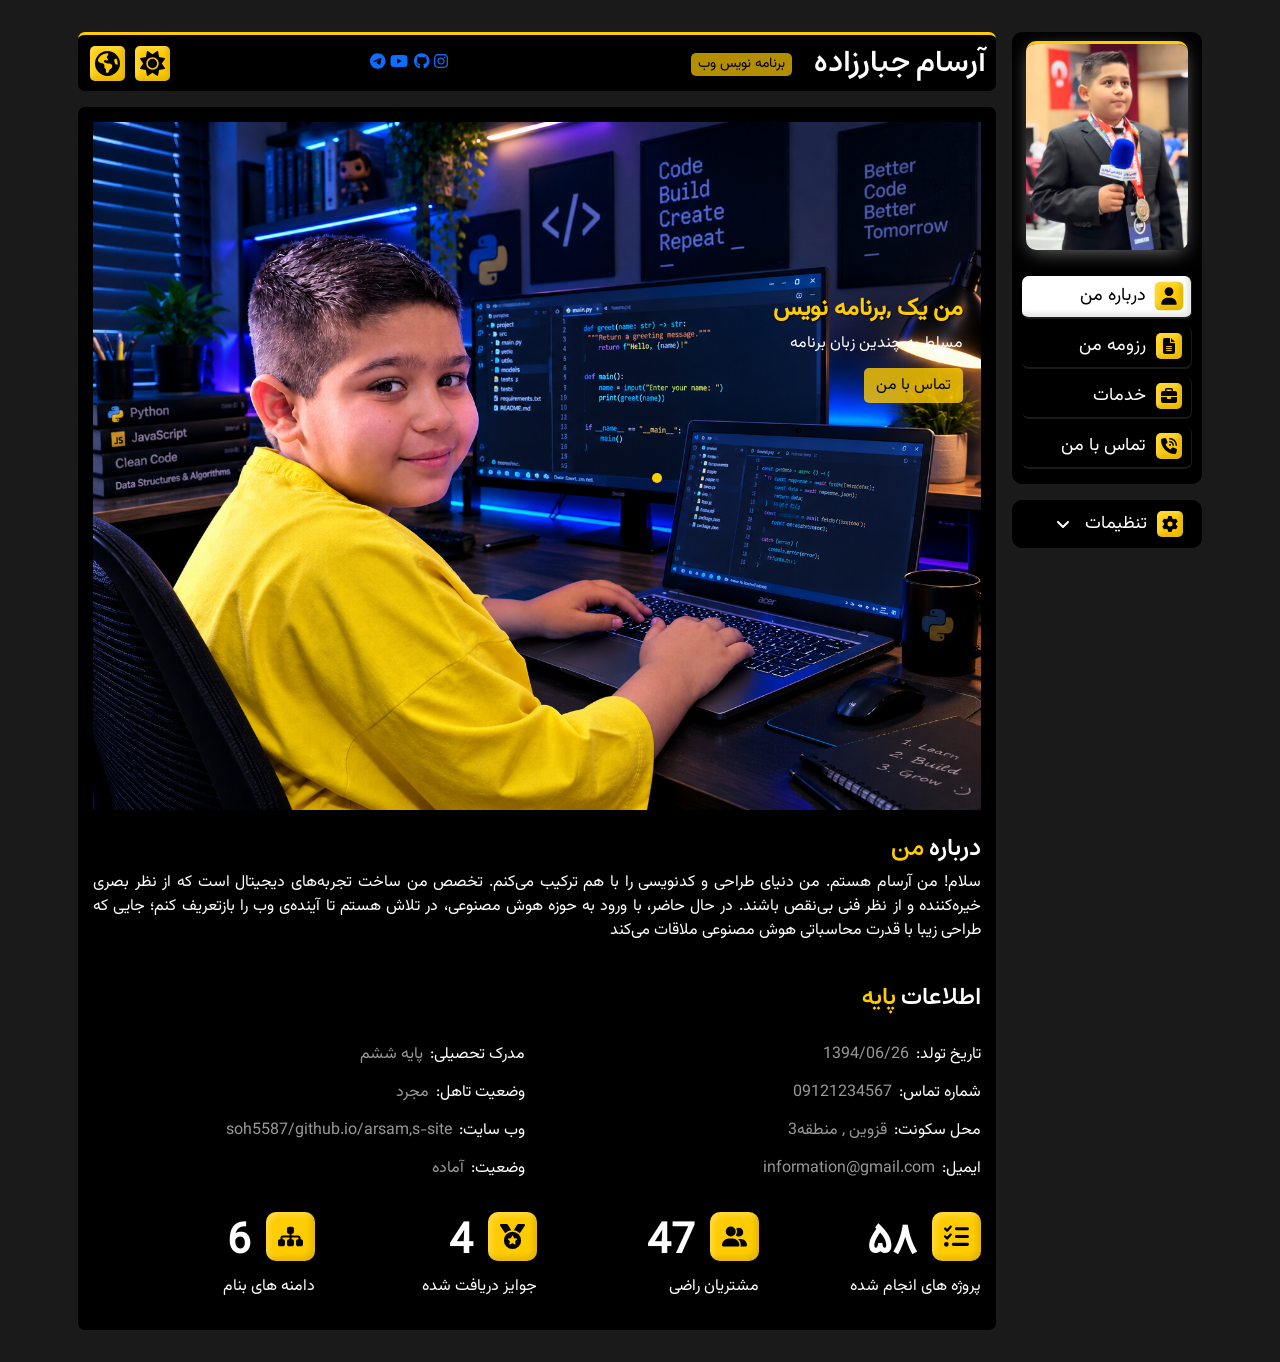
==== index.html @ 2c936415 "personal site" ====
<!DOCTYPE html>
<html lang="fa">

<head>

    <title>Arsam's Personal Website</title>
    <!--meta tag-->
    <meta charset="UTF-8">
    <meta http-equiv="X-UA-Compatible" content="IE=edge">
    <meta name="viewport" content="width=device-width, initial-scale=1.0">

    <!--style-->
    <link href="style.css" rel="stylesheet">
    <!--bootstrap css-->
    <link href="bootstrap-5.3.2/css/bootstrap.min.css" rel="stylesheet">
    <!--fontawesome css-->
    <link href="fontawesome/css/all.min.css" rel="stylesheet">
    <!--favicon-->
    <link href="photo/icon/favicon.png" rel="icon">
    <!--swiper css-->
    <link href="Swiperjs/swiper-bundle.min.css" rel="stylesheet">



</head>


<body dir="rtl">
    <section class="container mt-4 mb-4">
        <div class="row">

            <!----sidebar / سایدبار---->
            <div class="sidebar d-none d-md-block col-md-2 m-2 p-0">

                <!--img / عکس-->

                <!--navbar / نوار ناوبری-->
                <div class="navbar-div mb-3">
                    <div class="img-div mb-3">
                        <img src="photo/user.jpg" width="100%">
                    </div>

                    <ul>
                        <div class="d-flex div-menu active-menu" onclick="activePage('#about')">
                            <i class="fa fa-user"></i>
                            <li> درباره من </li>
                        </div>
                        <div class="d-flex div-menu" onclick="activePage('#resume')">
                            <i class="fa-solid fa-file-lines"></i>
                            <li> رزومه من </li>
                        </div>
                        <div class="d-flex div-menu" onclick="activePage('#service')">
                            <i class="fa-solid fa-briefcase"></i>
                            <li> خدمات </li>
                        </div>

                        <div class="d-flex first-child-li div-menu" onclick="activePage('#call')">
                            <i class="fa-solid fa-phone-volume"></i>
                            <li> تماس با من </li>
                        </div>

                    </ul>
                </div>

                <!----setting / تنظیمات---->
                <div class="setting-div">

                    <ul>

                        <div class="accordion accordion-flush" id="accordionFlushExample">
                            <div class="d-flex collapsed" type="button" data-bs-toggle="collapse"
                                data-bs-target="#flush-collapseOne">
                                <div>
                                    <i class="fa fa-gear"></i>
                                </div>
                                <li> تنظیمات </li>
                                <i class="fa-solid fa-angle-down down-up-d"></i>
                            </div>
                        </div>

                        <!--color / رنگ-->
                        <div id="flush-collapseOne" class="accordion-collapse collapse"
                            data-bs-parent="#accordionFlushExample">
                            <div class="d-flex accordion-body div-color">
                                <li>
                                    <p> رنگ های آماده </p>
                                    <button class="button-color-style orange" value="orange"> </button>
                                    <button class="button-color-style pink" value="pink"> </button>
                                    <button class="button-color-style purple" value="purple"> </button>
                                    <button class="button-color-style gold" value="gold"> </button>
                                    <button class="button-color-style brown" value="brown"> </button>
                                    <button class="button-color-style red" value="red"> </button>
                                    <button class="button-color-style blue" value="blue"> </button>
                                    <button class="button-color-style green" value="green"> </button>
                                </li>
                            </div>


                            <div class="d-flex accordion-body div-color">
                                <li>
                                    <p> تنظیم دستی رنگ </p>
                                    <div class="d-flex mt-2 div-custom-color">
                                        <p> رنگ اصلی </p>
                                        <input type="color" oninput="getColorCodeOne(this.value)"
                                            class="custom-color-one" id="custom-color-one-d">
                                    </div>
                                    <div class="d-flex mt-2 div-custom-color">
                                        <p> رنگ فرعی </p>
                                        <input type="color" oninput="getColorCodeTwo(this.value)"
                                            class="custom-color-two" id="custom-color-two-d">
                                    </div>
                                </li>
                            </div>

                            <!--font / فونت-->
                            <div class="accordion-body div-color">

                                <div class="dropdown">
                                    <button class="btn btn-secondary dropdown-toggle" type="button"
                                        data-bs-toggle="dropdown" aria-expanded="false">
                                        فونت عنوان
                                    </button>
                                    <ul class="dropdown-menu dropdown-menu-end">
                                        <li><button class="dropdown-item title" value="vazir"
                                                style="font-family: Vazir !important;">
                                                وزیر </button></li>
                                        <li><button class="dropdown-item title" value="Estedad"
                                                style="font-family: Estedad !important;">
                                                استعداد </button></li>
                                        <li><button class="dropdown-item title" value="IranSans"
                                                style="font-family: IranSans !important;"> ایران سنس </button></li>
                                        <li><button class="dropdown-item title" value="Lalezar"
                                                style="font-family: Lalezar !important;">
                                                لاله زار </button></li>
                                        <li><button class="dropdown-item title" value="titr"
                                                style="font-family: titr !important;">
                                                تیتر </button></li>
                                        <li><button class="dropdown-item title" value="yekan"
                                                style="font-family: Yekan !important;">
                                                یکان </button></li>
                                        <li><button class="dropdown-item title" value="Shabnam"
                                                style="font-family: Shabnam !important;"> شبنم </button></li>
                                        <li><button class="dropdown-item title" value="Sahel"
                                                style="font-family: Sahel !important;">
                                                ساحل </button></li>
                                        <li><button class="dropdown-item title" value="Tanha"
                                                style="font-family: Tanha !important;">
                                                تنها </button></li>
                                        <li><button class="dropdown-item title" value="Samim"
                                                style="font-family: Samim !important;">
                                                صمیم </button></li>
                                        <li><button class="dropdown-item title" value="Rezvan"
                                                style="font-family: Rezvan !important;">
                                                رضوان </button></li>
                                    
                                    </ul>

                                    <button class="btn btn-secondary dropdown-toggle" type="button"
                                        data-bs-toggle="dropdown" aria-expanded="false">
                                        فونت متن
                                    </button>
                                    <ul class="dropdown-menu dropdown-menu-end">
                                        <li><button class="dropdown-item text" value="vazir"
                                                style="font-family: Vazir !important;">
                                                وزیر </button></li>
                                        <li><button class="dropdown-item text" value="Estedad"
                                                style="font-family: Estedad !important;">
                                                استعداد  </button></li>
                                        <li><button class="dropdown-item text" value="IranSans"
                                                style="font-family: IranSans !important;"> ایران سنس </button></li>
                                        <li><button class="dropdown-item text" value="Lalezar"
                                                style="font-family: Lalezar !important;">
                                                لاله زار </button></li>
                                        <li><button class="dropdown-item text" value="titr"
                                                style="font-family: titr !important;">
                                                تیتر </button></li>
                                        <li><button class="dropdown-item text" value="yekan"
                                                style="font-family: Yekan !important;">
                                                یکان </button></li>
                                        <li><button class="dropdown-item text" value="Shabnam"
                                                style="font-family: Shabnam !important;"> شبنم </button></li>
                                        <li><button class="dropdown-item text" value="Sahel"
                                                style="font-family: Sahel !important;">
                                                ساحل </button></li>
                                        <li><button class="dropdown-item text" value="Tanha"
                                                style="font-family: Tanha !important;">
                                                تنها </button></li>
                                        <li><button class="dropdown-item text" value="Samim"
                                                style="font-family: Samim !important;">
                                                صمیم </button></li>
                                        <li><button class="dropdown-item text" value="Rezvan"
                                                style="font-family: Rezvan !important;">
                                                رضوان </button></li>
                                                          

                                    </ul>
                                </div>

                            </div>

                            <div class="accordion-body div-color" style="border-bottom:none;">
                                <button class="reset-settings"> بازنشانی تنظیمات </button>
                            </div>
                        </div>
                    </ul>
                </div>
            </div>



            <!--page / صفحه -->
            <div class="page col m-2">


                <!--header / سربرگ-->
                <div class="header mb-3">
                    <div class="row">

                        <div class="col-12 col-lg-7 mb-3 mb-lg-0 name">
                            <div class="row">
                                <div class="col-8 w-auto">
                                    <h1>آرسام جبارزاده</h1>
                                </div>
                                <div class="col-4 w-auto mt-2 p-0">
                                    <span class="job"> برنامه نویس وب </span>
                                </div>
                            </div>
                        </div>
                        <div class="col-12 col-lg-5 network">
                            <div class="row">
                                <div class="col-7">
<a href="#"><i class="fa-brands fa-instagram"></i></a>
<a href="#"><i class="fa-brands fa-github"></i></a>
<a href="#"><i class="fa-brands fa-youtube"></i></a>
<a href="#"><i class="fa-brands fa-telegram"></i></a>

                                </div>
                                <div class="col-5 div-resume-link Rtl-Ltr">
                                    <div class="p-1 div-night">
                                        <i class="fa-solid fa-sun"></i>
                                    </div>

                                    <div class="p-1 language">
                                        <a href="index-EN.html"> <i class="fa-solid fa-earth-americas RTL-E"></i> </a>
                                    </div>
                                </div>

                            </div>
                        </div>

                    </div>
                </div>


                <!--about me / درباره من-->
                <div class="about-me page-child active" id="about">

                    <div class="row row-background-image">
                        <div class="col-12 div-background-image">
                            <img src="photo/bg-image.png" alt="#">

                            <div class="div-about-me mt-4 mt-md-0">
                                <h2> <span id="fixed-word"> </span> <span id="typing-text"> </span> </h2>
                                <p id="typing-text-p"> مسلط به چندین زبان برنامه نویسی، و طراحی سایت و درحال یاد گیری هوش مصنوعی هستم.
                                    
                                </p>

                                <a href="tel:099355555" class="call-me"> تماس با من </a>
                            </div>
                        </div>
                    </div>

                    <div class="row ">

                        <div class="col-12 mt-4 mt-md-0">

                            <div class="row mt-4">
                                <div class="about">
                                    <h2> درباره <b> من </b> </h2>
                                    <p> 
                                        سلام! من آرسام هستم.
من دنیای طراحی و کدنویسی را با هم ترکیب می‌کنم. تخصص من ساخت تجربه‌های دیجیتال است که از نظر بصری خیره‌کننده و از نظر فنی بی‌نقص باشند. در حال حاضر، با ورود به حوزه هوش مصنوعی، در تلاش هستم تا آینده‌ی وب را بازتعریف کنم؛ جایی که طراحی زیبا با قدرت محاسباتی هوش مصنوعی ملاقات می‌کند
                                    </p>
                                </div>

                                <div class="title-pages mb-3">
                                    <h2 class="mt-4"> اطلاعات <b> پایه </b> </h2>
                                </div>

                                <div class="col-12 col-md-6 about">
                                    <ul>
                                        <li>
                                            تاریخ تولد: <span> 1394/06/26 </span>
                                        </li>
                                        <li>
                                            شماره تماس: <span> 09121234567 </span>
                                        </li>
                                        <li>
                                            محل سکونت: <span> قزوین , منطقه3</span>
                                        </li>
                                        <li>
                                            ایمیل: <span> information@gmail.com </span>
                                        </li>
                                    </ul>
                                </div>

                                <div class="col-12 col-md-6 about">
                                    <ul>
                                        <li>
                                            مدرک تحصیلی: <span> پایه ششم</span>
                                        </li>
                                        <li>
                                            وضعیت تاهل: <span> مجرد </span>
                                        </li>
                                        <li>
                                            وب سایت: <span> soh5587/github.io/arsam,s-site </span>
                                        </li>
                                        <li>
                                            وضعیت: <span> آماده </span>
                                        </li>
                                    </ul>
                                </div>

                                <div class="row mt-4">

                                    <div class="col-6 col-md about-number">
                                        <div class="d-flex div-about-number">
                                            <div>
                                                <i class="fa-solid fa-list-check"></i>
                                            </div>
                                            <div>
                                                <span class="counter"> ۵۸ </span>
                                            </div>
                                        </div>
                                        <p> پروژه های انجام شده </p>
                                    </div>

                                    <div class="col-6 col-md about-number">
                                        <div class="d-flex div-about-number">
                                            <div>
                                                </i><i class="fa-solid fa-user-group"></i>
                                            </div>
                                            <div>
                                                <span class="counter"> 47 </span>
                                            </div>
                                        </div>
                                        <p> مشتریان راضی </p>
                                    </div>

                                    <div class="col-6 col-md about-number">
                                        <div class="d-flex div-about-number">
                                            <div>
                                                <i class="fa-solid fa-medal"></i>
                                            </div>
                                            <div>
                                                <span class="counter"> 4 </span>
                                            </div>
                                        </div>
                                        <p> جوایز دریافت شده </p>
                                    </div>

                                    <div class="col-6 col-md about-number">
                                        <div class="d-flex div-about-number">
                                            <div>
                                                <i class="fa-solid fa-sitemap"></i>
                                            </div>
                                            <div>
                                                <span class="counter"> 6 </span>
                                            </div>
                                        </div>
                                        <p> دامنه های بنام </p>
                                    </div>

                                </div>
                            </div>
                        </div>
                    </div>
                </div>


                <!--my resume / رزومه من-->
                <div class="my-resume page-child" id="resume">

                    <div class="row">

                        <div class="col-12 col-md-6">
                            <h2> سوابق <b>تحصیلی</b> </h2>

                            <div class="div-resume mt-3">
                                <h1>درباره مسیر یادگیری من</h1>
                                <span> 1405 - 1406 </span>
                                <p> 
من در کنار تحصیلات رسمی در مقطع ابتدایی، تمرکز اصلی خود را بر یادگیری عمیق مفاهیم برنامه‌نویسی و علوم مهندسی قرار داده‌ام تا بتوانم در کنار دانش‌آموز بودن، پروژه‌های بین‌المللی را در سطح جهانی پیش ببرم.
                                 </p>
                            </div>
                            <div class="div-resume mt-3">
                                <h3> مدرک برنامه نویسی </h3>
                                <span> 1404 - ∞ </span>
                                <p> 
                                    مسیر حرفه‌ای من در دنیای برنامه‌نویسی از سال ۱۴۰۴ آغاز شد. با نگاهی به آینده، هدف من ارتقای مستمر مهارت‌ها و همراهی با تحولات تکنولوژی در طول مسیر زندگی حرفه‌ای‌ام است.
                                 </p>
                            </div>
                            <div class="div-resume mt-3">
                                <h3> مدرک افتخاری </h3>
                                <span> 1404 - 1406 </span>
                                <p>
                            🥇 مدال طلای اختراع | مسابقات بین‌المللی اختراعات و نوآوری (IFIA)، ژنو، سوئیس

🥇 مدال طلای مسابقات وب | مسابقات Web Inovus، ایالات متحده آمریکا

🥈 مدال نقره‌ای مسابقات ایده‌پردازی | مسابقات One Idea One World، ترکیه
                                </p>
                            </div>

                        </div>

                        <div class="col-12 col-md-6 mt-3 mt-md-0">
                            <h2> سوابق <b>شغلی</b> </h2>

                            <div class="div-resume mt-3">
                                <h3> برنامه نویسی </h3>
                                <span> 1404 - ∞ </span>
                                <p>
                                   برنامه‌نویس فریلنسر: انجام پروژه‌های طراحی وب‌سایت برای مشتریان مستقل با تمرکز بر کیفیت و کارایی.
                                </p>
                            </div>
                            <div class="div-resume mt-3">
                                <h3> فتوشاپ </h3>
                                <span> 1404 - ∞ </span>
                                <p>
                                    من با اصول طراحی گرافیکی و کار با Adobe Photoshop آشنایی دارم و از این ابزار برای بهبود جلوه بصری پروژه‌های وب و طراحی المان‌های گرافیکی استفاده می‌کنم
                                </p>
                            </div>
                            <div class="div-resume mt-3">
                                <h3> سئو</h3>
                                <span> 1405 - ∞ </span>
                                <p>
                                    در کنار فعالیت در حوزه‌ی برنامه‌نویسی، در حال حاضر مشغول گذراندن دوره‌های تخصصی سئو هستم. هدف من این است که از ابتدا، وب‌سایت‌هایی را طراحی و پیاده‌سازی کنم که نه تنها از نظر فنی بی‌نقص باشند، بلکه به راحتی در گوگل دیده شوند.
                                </p>
                            </div>

                        </div>
                    </div>


                    <div class="row mt-5">

                        <div class="col-12 col-md-6 Skill">
                            <h2> مهارت های <b>طراحی</b> </h2>

                            <h6 class="mt-3"> طراحی سایت </h6>
                            <span class="Rtl-Ltr"> 90% </span>
                            <div class="div-meter">
                                <div style="width: 90%;"> </div>
                            </div>

                            <h6 class="mt-3"> فتوشاپ</h6>
                            <span class="Rtl-Ltr"> 95% </span>
                            <div class="div-meter">
                                <div style="width: 95%;"> </div>
                            </div>

                            <h6 class="mt-3"> ui framework</h6>
                            <span class="Rtl-Ltr"> 90% </span>
                            <div class="div-meter">
                                <div style="width: 90%;"> </div>
                            </div>

                        </div>

                        <div class="col-12 col-md-6 Skill mt-5 mt-md-0">
                            <h2> مهارت های <b>برنامه نویسی</b> </h2>

                            <h6 class="mt-3"> HTML - CSS </h6>
                            <span class="Rtl-Ltr"> 90% </span>
                            <div class="div-meter">
                                <div style="width: 90%;"> </div>
                            </div>

                            <h6 class="mt-3"> javaScript </h6>
                            <span class="Rtl-Ltr"> 95% </span>
                            <div class="div-meter">
                                <div style="width: 95%;"> </div>
                            </div>

                            <h6 class="mt-3"> PHP </h6>
                            <span class="Rtl-Ltr"> ۸۵% </span>
                            <div class="div-meter">
                                <div style="width: 85%;"> </div>
                            </div>
                        </div>

                    </div>
                </div>


                <!--service / خدمات-->
                <div class="service page-child" id="service">

                    <div class="row">

                        <h2> خدمات <b>من</b> </h2>
                        <div class="col-12 col-md-6">

                            <div class="div-service mt-3">
                                <div class="row">
                                    <div class="col-3 text-center">
                                        <img src="photo/icon/icon-1.png" class="mw-100">
                                    </div>
                                    <div class="col-9 p-0">
                                        <h3> برنامه نویسی </h3>
                                        <p> توسعه نرم‌افزار و برنامه‌های کاربردی با استفاده از آخرین تکنولوژی‌ها، با تمرکز بر سرعت بالا، امنیت سیستم و کدنویسی استاندارد و قابل توسعه </p>
                                    </div>
                                </div>
                            </div>

                            <div class="div-service mt-3">
                                <div class="row">
                                    <div class="col-3 text-center">
                                        <img src="photo/icon/icon-3.png" class="mw-100">
                                    </div>
                                    <div class="col-9 p-0">
                                        <h3> طراحی سایت </h3>
                                        <p> خلق وب‌سایت‌های مدرن و واکنش‌گرا (Responsive) که در تمامی دستگاه‌ها (موبایل، تبلت و دسکتاپ) به بهترین شکل نمایش داده می‌شوند و تجربه کاربری بی‌نظیری را خلق می‌کنند </p>
                                    </div>
                                </div>
                            </div>

                        </div>

                        <div class="col-12 col-md-6">

                            <div class="div-service mt-3">
                                <div class="row">
                                    <div class="col-3 text-center">
                                        <img src="photo/icon/icon-4.png" class="mw-100">
                                    </div>
                                    <div class="col-9 p-0">
                                        <h3> طراحی گرافیک </h3>
                                        <p>طراحی گرافیکی و ویرایش تصاویر با دقت بالا؛ از ساخت المان‌های بصری برای وب‌سایت گرفته تا آماده‌سازی تصاویر تبلیغاتی با کیفیت عالی </p>
                                    </div>
                                </div>
                            </div>

                            <div class="div-service mt-3">
                                <div class="row">
                                    <div class="col-3 text-center">
                                        <img src="photo/icon/icon-2.png" class="mw-100">
                                    </div>
                                    <div class="col-9 p-0">
                                        <h3> ui/ux </h3>
                                        <p>طراحی مسیر حرکت کاربر در سایت (UX) و خلق رابط‌های کاربری جذاب (UI)؛ هدف من این است که کاربر با لذت و به راحتی‌ترین شکل ممکن به هدف خود در سایت شما برسد.</p>
                                    </div>
                                </div>
                            </div>

                        </div>

                    </div>




                    <div class="row mt-5">
                        <h2> دیدگاه <b>مشتریان</b> </h2>
                        <div class="col-12 col-md-6 mt-5">

                            <div class="div-opinion mt-3">
                                <div class="div-suer-photo">
                                    <img src="photo/users/user-1.jpg">
                                    <span> محمد آزادی </span>
                                </div>
                                <p> چیزی که مرا در همکاری با ایشان شگفت‌زده کرد، تعهد و نظم کاری‌شان در کنار دانش به‌روز بود </p>
                            </div>

                        </div>

                        <div class="col-12 col-md-6 mt-5">

                            <div class="div-opinion mt-3">
                                <div class="div-suer-photo">
                                    <img src="photo/users/user-2.jpg">
                                    <span> امیرحسین صادقی </span>
                                </div>
                                <p> در پروژه وب‌سایت‌مان با چالش‌های فنی پیچیده‌ای مواجه بودیم که توسعه‌دهندگان قبلی نتوانسته بودند حل کنند. ایشان با رویکرد علمی و نگاه فنی خود، نه تنها مشکلات را برطرف کردند، بلکه ساختار سایت را برای سئو و سرعت بهتر نیز بهینه‌سازی کردند </p>
                            </div>

                        </div>
                    </div>
                    <div class="row mt-1">
                        <div class="col-12 col-md-6 mt-5">

                            <div class="div-opinion mt-3">
                                <div class="div-suer-photo">
                                    <img src="photo/users/user-3.jpg">
                                    <span> رضا رشیدی </span>
                                </div>
                                <p> تجربه همکاری با ایشان فراتر از حد انتظار بود. درک عمیق ایشان از اصول UI/UX و توانایی‌شان در ترکیب آن با طراحی‌های بصری در فتوشاپ، باعث شد وب‌سایت ما ظاهری مدرن و کاملاً متفاوت داشته باشد. خلاقیت ایشان در ارائه راهکارهای بصری واقعاً تحسین‌برانگیز است.» </p>
                            </div>

                        </div>

                        <div class="col-12 col-md-6 mt-5">

                            <div class="div-opinion mt-3">
                                <div class="div-suer-photo">
                                    <img src="photo/users/user-4.jpg">
                                    <span> سعید نقیبی </span>
                                </div>
                                <p> کار کردن با یک متخصصِ دقیق و مسئولیت‌پذیر، آرامش خاطر بزرگی برای ما بود </p>
                            </div>

                        </div>
                    </div>
                </div>


                <!--project / نمونه کارها-->
                <div class="project page-child" id="project">

                    <h2> نمونه <b>کارها</b> </h2>
                    <p> ما در اینجا به برسی چندین تا از نمونه کار های بنده می پردازیم ... </p>
                    <div class="row mt-4 mw-100 m-auto">

                        <div class="col-12 col-md project-div m-auto mb-3 m-md-2" data-bs-toggle="modal"
                            data-bs-target="#exampleModal-programmer">
                            <img src="photo/progect/programmer/programmer-1.jpg" class="mw-100" alt="project">
                            <div></div>
                            <span> برنامه نویسی </span>
                            <p> نام پروژه : ... </p>
                        </div>
                        <div class="col-12 col-md project-div m-auto mb-3 m-md-2" data-bs-toggle="modal"
                            data-bs-target="#exampleModal-programmer">
                            <img src="photo/progect/programmer/programmer-1.jpg" class="mw-100" alt="project">
                            <div></div>
                            <span> برنامه نویسی </span>
                            <p> نام پروژه : ... </p>
                        </div>
                        <div class="col-12 col-md project-div m-auto mb-3 m-md-2" data-bs-toggle="modal"
                            data-bs-target="#exampleModal-programmer">
                            <img src="photo/progect/programmer/programmer-1.jpg" class="mw-100" alt="project">
                            <div></div>
                            <span> برنامه نویسی </span>
                            <p> نام پروژه : ... </p>
                        </div>

                    </div>

                    <div class="row mw-100 m-auto">

                        <div class="col-12 col-md project-div m-auto mb-3 m-md-2" data-bs-toggle="modal"
                            data-bs-target="#exampleModal-site">
                            <img src="photo/progect/design website/design-website.jpg" class="mw-100" alt="project">
                            <div></div>
                            <span> طراحی سایت </span>
                            <p> نام پروژه : ... </p>
                        </div>
                        <div class="col-12 col-md project-div m-auto mb-3 m-md-2" data-bs-toggle="modal"
                            data-bs-target="#exampleModal-site">
                            <img src="photo/progect/design website/design-website.jpg" class="mw-100" alt="project">
                            <div></div>
                            <span> طراحی سایت </span>
                            <p> نام پروژه : ... </p>
                        </div>
                        <div class="col-12 col-md project-div m-auto mb-3 m-md-2" data-bs-toggle="modal"
                            data-bs-target="#exampleModal-site">
                            <img src="photo/progect/design website/design-website.jpg" class="mw-100" alt="project">
                            <div></div>
                            <span> طراحی سایت </span>
                            <p> نام پروژه : ... </p>
                        </div>

                    </div>

                    <div class="row mw-100 m-auto">

                        <div class="col-12 col-md project-div m-auto mb-3 m-md-2" data-bs-toggle="modal"
                            data-bs-target="#exampleModal-graphic">
                            <img src="photo/progect/graphic/graphic.jpg" class="mw-100" alt="project">
                            <div></div>
                            <span> طراحی گرافیک </span>
                            <p> نام پروژه : ... </p>
                        </div>
                        <div class="col-12 col-md project-div m-auto mb-3 m-md-2" data-bs-toggle="modal"
                            data-bs-target="#exampleModal-graphic">
                            <img src="photo/progect/graphic/graphic.jpg" class="mw-100" alt="project">
                            <div></div>
                            <span> طراحی گرافیک </span>
                            <p> نام پروژه : ... </p>
                        </div>
                        <div class="col-12 col-md project-div m-auto mb-3 m-md-2" data-bs-toggle="modal"
                            data-bs-target="#exampleModal-graphic">
                            <img src="photo/progect/graphic/graphic.jpg" class="mw-100" alt="project">
                            <div></div>
                            <span> طراحی گرافیک </span>
                            <p> نام پروژه : ... </p>
                        </div>

                    </div>

                    <!-- Modal-programmer -->
                    <div class="modal fade" id="exampleModal-programmer" tabindex="-1"
                        aria-labelledby="exampleModalLabel" aria-hidden="true">
                        <div class="modal-dialog modal-dialog-centered modal-xl">
                            <div class="modal-content">
                                <div class="modal-header">
                                    <h1 class="modal-title fs-5" id="exampleModalLabel">نام پروژه : ...</h1>
                                    <button type="button" class="btn-close m-0" data-bs-dismiss="modal"
                                        aria-label="Close"></button>
                                </div>

                                <div class="modal-body">
                                    <div class="row">
                                        <div class="col-12 col-md-5">

                                            <div style="--swiper-navigation-color: #fff; --swiper-pagination-color: #fff"
                                                class="swiper mySwiper2-project">
                                                <div class="swiper-wrapper">
                                                    <div class="swiper-slide">
                                                        <img src="photo/progect/programmer/programmer-1.jpg" />
                                                    </div>
                                                    <div class="swiper-slide">
                                                        <img src="photo/progect/programmer/programmer-1.jpg" />
                                                    </div>
                                                    <div class="swiper-slide">
                                                        <img src="photo/progect/programmer/programmer-1.jpg" />
                                                    </div>
                                                    <div class="swiper-slide">
                                                        <img src="photo/progect/programmer/programmer-1.jpg" />
                                                    </div>
                                                </div>
                                                <div class="swiper-button-next"></div>
                                                <div class="swiper-button-prev"></div>
                                            </div>
                                            <div thumbsSlider="" class="swiper mySwiper-project">
                                                <div class="swiper-wrapper mt-2">
                                                    <div class="swiper-slide">
                                                        <img src="photo/progect/programmer/programmer-1.jpg" />
                                                    </div>
                                                    <div class="swiper-slide">
                                                        <img src="photo/progect/programmer/programmer-1.jpg" />
                                                    </div>
                                                    <div class="swiper-slide">
                                                        <img src="photo/progect/programmer/programmer-1.jpg" />
                                                    </div>
                                                    <div class="swiper-slide">
                                                        <img src="photo/progect/programmer/programmer-1.jpg" />
                                                    </div>
                                                </div>
                                            </div>

                                        </div>
                                        <div class="col-12 col-lg-7">
                                            <h3 class="mt-3 mt-md-0"> توضیحات <b>پروژه</b> </h3>
                                            <ul>
                                                <li class="mt-4"> نام نویسنده: <span> محمد رحمانی </span> </li>
                                                <li class="mt-3"> تاریخ شروع پروژه: <span> ۱۴۰۲/۴/۲۸ </span> </li>
                                                <li class="mt-3"> تاریخ اتمام پروژه: <span> ۱۴۰۲/۵/۲۸ </span> </li>
                                                <li class="mt-3"> لینک پروژه: <span> <a href="#"> www.site.com </a>
                                                    </span> </li>
                                                <li class="mt-3"> توضیحات تکمیلی: <span> لورم ایپسوم متن ساختگی با تولید
                                                        سادگی نامفهوم از صنعت چاپ و با استفاده از طراحان گرافیک است.
                                                        چاپگرها و متون بلکه روزنامه و مجله در ستون و سطرآنچنان که لازم
                                                        است و برای شرایط فعلی تکنولوژی مورد نیاز و کاربردهای متنوع با
                                                        هدف بهبود ابزارهای کاربردی می باشد. کتابهای زیادی در شصت و سه
                                                        درصد گذشته، حال و آینده شناخت فراوان جامعه و متخصصان را می طلبد
                                                        تا با نرم افزارها شناخت بیشتری را برای طراحان رایانه ای علی
                                                        الخصوص طراحان خلاقی و فرهنگ پیشرو در زبان فارسی ایجاد کرد.
                                                        <br>
                                                        لورم ایپسوم متن ساختگی با تولید
                                                        سادگی نامفهوم از صنعت چاپ و با استفاده از طراحان گرافیک است.
                                                        چاپگرها و متون بلکه روزنامه و مجله در ستون و سطرآنچنان که لازم
                                                        است و برای شرایط فعلی تکنولوژی مورد نیاز و کاربردهای متنوع با
                                                        هدف بهبود ابزارهای کاربردی می باشد. </span> </li>
                                                <button class="mt-5"> تماس با ما </button>
                                            </ul>
                                        </div>
                                    </div>
                                </div>

                                <div class="modal-footer">
                                    <button type="button" class="btn btn-secondary"
                                        data-bs-dismiss="modal">بستن</button>
                                    <a href="#"><button type="button">اشتراک گذاری</button></a>
                                </div>
                            </div>
                        </div>
                    </div>

                    <!-- Modal-site -->
                    <div class="modal fade" id="exampleModal-site" tabindex="-1" aria-labelledby="exampleModalLabel"
                        aria-hidden="true">
                        <div class="modal-dialog modal-dialog-centered modal-xl">
                            <div class="modal-content">
                                <div class="modal-header">
                                    <h1 class="modal-title fs-5" id="exampleModalLabel">نام پروژه : ...</h1>
                                    <button type="button" class="btn-close m-0" data-bs-dismiss="modal"
                                        aria-label="Close"></button>
                                </div>

                                <div class="modal-body">
                                    <div class="row">
                                        <div class="col-12 col-md-5">

                                            <div style="--swiper-navigation-color: #fff; --swiper-pagination-color: #fff"
                                                class="swiper mySwiper2-project">
                                                <div class="swiper-wrapper">
                                                    <div class="swiper-slide">
                                                        <img src="photo/progect/design website/design-website.jpg" />
                                                    </div>
                                                    <div class="swiper-slide">
                                                        <img src="photo/progect/design website/design-website.jpg" />
                                                    </div>
                                                    <div class="swiper-slide">
                                                        <img src="photo/progect/design website/design-website.jpg" />
                                                    </div>
                                                    <div class="swiper-slide">
                                                        <img src="photo/progect/design website/design-website.jpg" />
                                                    </div>
                                                </div>
                                                <div class="swiper-button-next"></div>
                                                <div class="swiper-button-prev"></div>
                                            </div>
                                            <div thumbsSlider="" class="swiper mySwiper-project">
                                                <div class="swiper-wrapper mt-2">
                                                    <div class="swiper-slide">
                                                        <img src="photo/progect/design website/design-website.jpg" />
                                                    </div>
                                                    <div class="swiper-slide">
                                                        <img src="photo/progect/design website/design-website.jpg" />
                                                    </div>
                                                    <div class="swiper-slide">
                                                        <img src="photo/progect/design website/design-website.jpg" />
                                                    </div>
                                                    <div class="swiper-slide">
                                                        <img src="photo/progect/design website/design-website.jpg" />
                                                    </div>
                                                </div>
                                            </div>

                                        </div>
                                        <div class="col-12 col-lg-7">
                                            <h3 class="mt-3 mt-md-0"> توضیحات <b>پروژه</b> </h3>
                                            <ul>
                                                <li class="mt-4"> نام طراح: <span> محمد رحمانی </span> </li>
                                                <li class="mt-3"> تاریخ شروع پروژه: <span> ۱۴۰۲/۴/۲۸ </span> </li>
                                                <li class="mt-3"> تاریخ اتمام پروژه: <span> ۱۴۰۲/۵/۲۸ </span> </li>
                                                <li class="mt-3"> لینک پروژه: <span> <a href="#"> www.site.com </a>
                                                    </span> </li>
                                                <li class="mt-3"> توضیحات تکمیلی: <span> لورم ایپسوم متن ساختگی با تولید
                                                        سادگی نامفهوم از صنعت چاپ و با استفاده از طراحان گرافیک است.
                                                        چاپگرها و متون بلکه روزنامه و مجله در ستون و سطرآنچنان که لازم
                                                        است و برای شرایط فعلی تکنولوژی مورد نیاز و کاربردهای متنوع با
                                                        هدف بهبود ابزارهای کاربردی می باشد. کتابهای زیادی در شصت و سه
                                                        درصد گذشته، حال و آینده شناخت فراوان جامعه و متخصصان را می طلبد
                                                        تا با نرم افزارها شناخت بیشتری را برای طراحان رایانه ای علی
                                                        الخصوص طراحان خلاقی و فرهنگ پیشرو در زبان فارسی ایجاد کرد.
                                                        <br>
                                                        لورم ایپسوم متن ساختگی با تولید
                                                        سادگی نامفهوم از صنعت چاپ و با استفاده از طراحان گرافیک است.
                                                        چاپگرها و متون بلکه روزنامه و مجله در ستون و سطرآنچنان که لازم
                                                        است و برای شرایط فعلی تکنولوژی مورد نیاز و کاربردهای متنوع با
                                                        هدف بهبود ابزارهای کاربردی می باشد. </span> </li>
                                                <button class="mt-5"> تماس با ما </button>
                                            </ul>
                                        </div>
                                    </div>
                                </div>

                                <div class="modal-footer">
                                    <button type="button" class="btn btn-secondary"
                                        data-bs-dismiss="modal">بستن</button>
                                    <a href="#"><button type="button">اشتراک گذاری</button></a>
                                </div>
                            </div>
                        </div>
                    </div>

                    <!-- Modal-graphic -->
                    <div class="modal fade" id="exampleModal-graphic" tabindex="-1" aria-labelledby="exampleModalLabel"
                        aria-hidden="true">
                        <div class="modal-dialog modal-dialog-centered modal-xl">
                            <div class="modal-content">
                                <div class="modal-header">
                                    <h1 class="modal-title fs-5" id="exampleModalLabel">نام پروژه : ...</h1>
                                    <button type="button" class="btn-close m-0" data-bs-dismiss="modal"
                                        aria-label="Close"></button>
                                </div>

                                <div class="modal-body">
                                    <div class="row">
                                        <div class="col-12 col-md-5">

                                            <div style="--swiper-navigation-color: #fff; --swiper-pagination-color: #fff"
                                                class="swiper mySwiper2-project">
                                                <div class="swiper-wrapper">
                                                    <div class="swiper-slide">
                                                        <img src="photo/progect/graphic/graphic.jpg" />
                                                    </div>
                                                    <div class="swiper-slide">
                                                        <img src="photo/progect/graphic/graphic.jpg" />
                                                    </div>
                                                    <div class="swiper-slide">
                                                        <img src="photo/progect/graphic/graphic.jpg" />
                                                    </div>
                                                    <div class="swiper-slide">
                                                        <img src="photo/progect/graphic/graphic.jpg" />
                                                    </div>
                                                </div>
                                                <div class="swiper-button-next"></div>
                                                <div class="swiper-button-prev"></div>
                                            </div>
                                            <div thumbsSlider="" class="swiper mySwiper-project">
                                                <div class="swiper-wrapper mt-2">
                                                    <div class="swiper-slide">
                                                        <img src="photo/progect/graphic/graphic.jpg" />
                                                    </div>
                                                    <div class="swiper-slide">
                                                        <img src="photo/progect/graphic/graphic.jpg" />
                                                    </div>
                                                    <div class="swiper-slide">
                                                        <img src="photo/progect/graphic/graphic.jpg" />
                                                    </div>
                                                    <div class="swiper-slide">
                                                        <img src="photo/progect/graphic/graphic.jpg" />
                                                    </div>
                                                </div>
                                            </div>

                                        </div>
                                        <div class="col-12 col-lg-7">
                                            <h3 class="mt-3 mt-md-0"> توضیحات <b>پروژه</b> </h3>
                                            <ul>
                                                <li class="mt-4"> نام طراح: <span> محمد رحمانی </span> </li>
                                                <li class="mt-3"> تاریخ شروع پروژه: <span> ۱۴۰۲/۴/۲۸ </span> </li>
                                                <li class="mt-3"> تاریخ اتمام پروژه: <span> ۱۴۰۲/۵/۲۸ </span> </li>
                                                <li class="mt-3"> لینک پروژه: <span> <a href="#"> www.site.com </a>
                                                    </span> </li>
                                                <li class="mt-3"> توضیحات تکمیلی: <span> لورم ایپسوم متن ساختگی با تولید
                                                        سادگی نامفهوم از صنعت چاپ و با استفاده از طراحان گرافیک است.
                                                        چاپگرها و متون بلکه روزنامه و مجله در ستون و سطرآنچنان که لازم
                                                        است و برای شرایط فعلی تکنولوژی مورد نیاز و کاربردهای متنوع با
                                                        هدف بهبود ابزارهای کاربردی می باشد. کتابهای زیادی در شصت و سه
                                                        درصد گذشته، حال و آینده شناخت فراوان جامعه و متخصصان را می طلبد
                                                        تا با نرم افزارها شناخت بیشتری را برای طراحان رایانه ای علی
                                                        الخصوص طراحان خلاقی و فرهنگ پیشرو در زبان فارسی ایجاد کرد.
                                                        <br>
                                                        لورم ایپسوم متن ساختگی با تولید
                                                        سادگی نامفهوم از صنعت چاپ و با استفاده از طراحان گرافیک است.
                                                        چاپگرها و متون بلکه روزنامه و مجله در ستون و سطرآنچنان که لازم
                                                        است و برای شرایط فعلی تکنولوژی مورد نیاز و کاربردهای متنوع با
                                                        هدف بهبود ابزارهای کاربردی می باشد. </span> </li>
                                                <button class="mt-5"> تماس با ما </button>
                                            </ul>
                                        </div>
                                    </div>
                                </div>

                                <div class="modal-footer">
                                    <button type="button" class="btn btn-secondary"
                                        data-bs-dismiss="modal">بستن</button>
                                    <a href="#"><button type="button">اشتراک گذاری</button></a>
                                </div>
                            </div>
                        </div>
                    </div>


                </div>


                <!--blog / مقالات-->
                <div class="blog page-child" id="blog">

                    <h2> مقالات <b>سایت</b> </h2>
                    <p> برای آگاهی بیشتر و دریافت اطلاعات در مورد برنامه نویسی به مقالات سایت ما مراجعه کنید ... </p>
                    <div class="row mt-4 mw-100 m-auto">

                        <div class="col-12 col-md blog-div mb-3 m-md-2">
                            <div class="div-content">
                                <a href="blog.html"> <img src="photo/blog/blog-1.jpg" class="mw-100" alt="blog"> </a>
                                <span class="date"> ۲۸ آذر </span>
                                <div>
                                    <a href="blog.html">
                                        <h3> سئو چیست؟ </h3>
                                    </a>
                                    <p> لورم ایپسوم متن ساختگی با تولید سادگی نامفهوم از صنعت چاپ و با استفاده از طراحان
                                        گرافیک است. </p>
                                    <span> بدون دیدگاه </span>
                                </div>
                            </div>
                        </div>

                        <div class="col-12 col-md blog-div mb-3 m-md-2">
                            <div class="div-content">
                                <a href="blog.html"> <img src="photo/blog/blog-1.jpg" class="mw-100" alt="blog"> </a>
                                <span class="date"> ۲۸ آذر </span>
                                <div>
                                    <a href="blog.html">
                                        <h3> انواع هوش مصنوعی </h3>
                                    </a>
                                    <p> لورم ایپسوم متن ساختگی با تولید سادگی نامفهوم از صنعت چاپ و با استفاده از طراحان
                                        گرافیک است. </p>
                                    <span> بدون دیدگاه </span>
                                </div>
                            </div>
                        </div>

                        <div class="col-12 col-md blog-div mb-3 m-md-2">
                            <div class="div-content">
                                <a href="blog.html"> <img src="photo/blog/blog-1.jpg" class="mw-100" alt="blog"> </a>
                                <span class="date"> ۲۸ آذر </span>
                                <div>
                                    <a href="blog.html">
                                        <h3> سئو سایت چقدر طول میکشد؟ </h3>
                                    </a>
                                    <p> لورم ایپسوم متن ساختگی با تولید سادگی نامفهوم از صنعت چاپ و با استفاده از طراحان
                                        گرافیک است. </p>
                                    <span> بدون دیدگاه </span>
                                </div>
                            </div>
                        </div>

                    </div>

                    <div class="row mw-100 m-auto">

                        <div class="col-12 col-md blog-div mb-3 m-md-2">
                            <div class="div-content">
                                <a href="blog.html"> <img src="photo/blog/blog-2.jpg" class="mw-100" alt="blog"> </a>
                                <span class="date"> ۲۸ آذر </span>
                                <div>
                                    <a href="blog.html">
                                        <h3> همه چیز درباره بازاریابی محتوا </h3>
                                    </a>
                                    <p> لورم ایپسوم متن ساختگی با تولید سادگی نامفهوم از صنعت چاپ و با استفاده از طراحان
                                        گرافیک است. </p>
                                    <span> بدون دیدگاه </span>
                                </div>
                            </div>
                        </div>

                        <div class="col-12 col-md blog-div mb-3 m-md-2">
                            <div class="div-content">
                                <a href="blog.html"> <img src="photo/blog/blog-2.jpg" class="mw-100" alt="blog"> </a>
                                <span class="date"> ۲۸ آذر </span>
                                <div>
                                    <a href="blog.html">
                                        <h3> معرفی ابزارک های فتوشاپ </h3>
                                    </a>
                                    <p> لورم ایپسوم متن ساختگی با تولید سادگی نامفهوم از صنعت چاپ و با استفاده از طراحان
                                        گرافیک است. </p>
                                    <span> بدون دیدگاه </span>
                                </div>
                            </div>
                        </div>

                        <div class="col-12 col-md blog-div mb-3 m-md-2">
                            <div class="div-content">
                                <a href="blog.html"> <img src="photo/blog/blog-2.jpg" class="mw-100" alt="blog"> </a>
                                <span class="date"> ۲۸ آذر </span>
                                <div>
                                    <a href="blog.html">
                                        <h3> آموزش نصب کورل </h3>
                                    </a>
                                    <p> لورم ایپسوم متن ساختگی با تولید سادگی نامفهوم از صنعت چاپ و با استفاده از طراحان
                                        گرافیک است. </p>
                                    <span> بدون دیدگاه </span>
                                </div>
                            </div>
                        </div>

                    </div>
                </div>


                <!-- call / تماس با ما -->
                <div class="call page-child" id="call">
                    <div class="row">
                        <h2> تماس <b> با من </b> </h2>

                        <div class="col-12 col-md-6 div-call-form mt-2">
                            <form>
                                <input type="text" placeholder="نام و نام خانوادگی">
                                <br>
                                <input type="number" placeholder="شماره تماس">
                                <br>
                                <textarea> با سلام و خسته نباشید... </textarea>
                        </div>

                        <div class="col-12 col-md-6 mt-2 div-call-list">
                            <ul>
                                <li>
                                    شماره تماس: <span> 09121234567 </span>
                                </li>
                                <li>
                                    محل سکونت: <span> قزوین , منطقه3</span>
                                </li>
                                <li>
                                    ایمیل: <span> information@example.com </span>
                                </li>
                                <li>
                                    وب سایت: <span> soh5587/github.io/arsam,s-site </span>
                                </li>
                            </ul>
                        </div>

                    </div>

                    <div class="row mt-2 div-blog-submit">
                        <div class="col">
                            <button type="submit"> ارسال پیغام </button>
                            </form>
                        </div>
                    </div>

                </div>
            </div>
        </div>
    </section>


    <!----sidebar-mobile / سایدبار---->
    
    <div class="sidebar sidebar-mobile p-0 d-md-none">
        <div class="div-sidebar-mobile">

            <!--img / عکس-->
            <div class="img-div mb-3">
                <img src="photo/user.jpg" width="100%">
            </div>

            <!--navbar / نوار ناوبری-->
            <div class="navbar-div mb-3">
                <ul>

                    <div class="d-flex div-menu active-menu" onclick="activePage('#about')">
                        <i class="fa fa-user"></i>
                        <li> درباره من </li>
                    </div>

                    <div class="d-flex div-menu" onclick="activePage('#resume')">
                        <i class="fa-solid fa-file-lines"></i>
                        <li> رزومه من </li>
                    </div>

                    <div class="d-flex div-menu" onclick="activePage('#service')">
                        <i class="fa-solid fa-briefcase"></i>
                        <li> خدمات </li>
                    </div>

                    <div class="d-flex div-menu" onclick="activePage('#project')">
                        <i class="fa-solid fa-cubes-stacked"></i>
                        <li> نمونه کارها </li>
                    </div>

                    <div class="d-flex div-menu" onclick="activePage('#blog')">
                        <i class="fa-solid fa-file-pen"></i>
                        <li> وبلاگ </li>
                    </div>

                    <div class="d-flex first-child-li div-menu" onclick="activePage('#call')">
                        <i class="fa-solid fa-phone-volume"></i>
                        <li> تماس با من </li>
                    </div>

                </ul>
            </div>

            <!----setting / تنظیمات---->
            <div class="setting-div">

                <ul>
                    <div class="accordion accordion-flush" id="accordionFlushExample">
                        <div class="d-flex collapsed" type="button" data-bs-toggle="collapse"
                            data-bs-target="#flush-collapseOne">
                            <div>
                                <i class="fa fa-gear"></i>
                            </div>
                            <li> تنظیمات </li>
                            <i class="fa-solid fa-angle-down down-up-d"></i>
                        </div>
                    </div>

                    <!--color / رنگ-->
                    <div id="flush-collapseOne" class="accordion-collapse collapse"
                        data-bs-parent="#accordionFlushExample">
                        <div class="d-flex accordion-body div-color">
                            <li>
                                <p> رنگ </p>
                                <button class="button-color-style orange" value="orange"> </button>
                                <button class="button-color-style pink" value="pink"> </button>
                                <button class="button-color-style purple" value="purple"> </button>
                                <button class="button-color-style gold" value="gold"> </button>
                                <button class="button-color-style brown" value="brown"> </button>
                                <button class="button-color-style red" value="red"> </button>
                                <button class="button-color-style blue" value="blue"> </button>
                                <button class="button-color-style green" value="green"> </button>
                            </li>
                        </div>

                        <div class="d-flex accordion-body div-color">
                            <li>
                                <p> تنظیم دستی رنگ </p>
                                <div class="d-flex mt-2 div-custom-color">
                                    <p> رنگ اصلی </p>
                                    <input type="color" oninput="getColorCodeOne(this.value)"
                                        class="custom-color" id="custom-color-one-m">
                                </div>
                                <div class="d-flex mt-2 div-custom-color">
                                    <p> رنگ فرعی </p>
                                    <input type="color" oninput="getColorCodeTwo(this.value)"
                                        class="custom-color" id="custom-color-two-m">
                                </div>
                            </li>
                        </div>

                        <!--font / فونت-->
                        <div class="accordion-body div-color" style="border-bottom:none !important;">

                            <div class="dropdown">
                                <button class="btn btn-secondary dropdown-toggle" type="button"
                                    data-bs-toggle="dropdown" aria-expanded="false">
                                    فونت عنوان
                                </button>
                                <ul class="dropdown-menu dropdown-menu-end">
                                    <li><button class="dropdown-item title" value="vazir"
                                            style="font-family: Vazir !important;">
                                            وزیر </button></li>
                                    <li><button class="dropdown-item title" value="Estedad"
                                            style="font-family: Estedad !important;">
                                            استعداد  </button></li>
                                    <li><button class="dropdown-item title" value="IranSans"
                                            style="font-family: IranSans !important;"> ایران سنس </button></li>
                                    <li><button class="dropdown-item title" value="Lalezar"
                                            style="font-family: Lalezar !important;">
                                            لاله زار </button></li>
                                    <li><button class="dropdown-item title" value="titr"
                                            style="font-family: titr !important;">
                                            تیتر </button></li>
                                    <li><button class="dropdown-item title" value="yekan"
                                            style="font-family: Yekan !important;">
                                            یکان </button></li>
                                    <li><button class="dropdown-item title" value="Shabnam"
                                            style="font-family: Shabnam !important;"> شبنم </button></li>
                                    <li><button class="dropdown-item title" value="Sahel"
                                            style="font-family: Sahel !important;">
                                            ساحل </button></li>
                                    <li><button class="dropdown-item title" value="Tanha"
                                            style="font-family: Tanha !important;">
                                            تنها </button></li>
                                    <li><button class="dropdown-item title" value="Samim"
                                            style="font-family: Samim !important;">
                                            صمیم </button></li>
                                    <li><button class="dropdown-item title" value="Rezvan"
                                            style="font-family: Rezvan !important;">
                                            رضوان </button></li>
                                </ul>

                                <button class="btn btn-secondary dropdown-toggle" type="button"
                                    data-bs-toggle="dropdown" aria-expanded="false">
                                    فونت متن
                                </button>
                                <ul class="dropdown-menu dropdown-menu-end">
                                    <li><button class="dropdown-item text" value="vazir"
                                            style="font-family: Vazir !important;">
                                            وزیر </button></li>
                                    <li><button class="dropdown-item text" value="Estedad"
                                            style="font-family: Estedad !important;">
                                            استعداد  </button></li>
                                    <li><button class="dropdown-item text" value="IranSans"
                                            style="font-family: IranSans !important;"> ایران سنس </button></li>
                                    <li><button class="dropdown-item text" value="Lalezar"
                                            style="font-family: Lalezar !important;">
                                            لاله زار </button></li>
                                    <li><button class="dropdown-item text" value="titr"
                                            style="font-family: titr !important;">
                                            تیتر </button></li>
                                    <li><button class="dropdown-item text" value="yekan"
                                            style="font-family: Yekan !important;">
                                            یکان </button></li>
                                    <li><button class="dropdown-item text" value="Shabnam"
                                            style="font-family: Shabnam !important;"> شبنم </button></li>
                                    <li><button class="dropdown-item text" value="Sahel"
                                            style="font-family: Sahel !important;">
                                            ساحل </button></li>
                                    <li><button class="dropdown-item text" value="Tanha"
                                            style="font-family: Tanha !important;">
                                            تنها </button></li>
                                    <li><button class="dropdown-item text" value="Samim"
                                            style="font-family: Samim !important;">
                                            صمیم </button></li>
                                    <li><button class="dropdown-item text" value="Rezvan"
                                            style="font-family: Rezvan !important;">
                                            رضوان </button></li>

                                </ul>
                            </div>

                        </div>

                        <div class="accordion-body div-color" style="border-bottom:none;">
                            <button class="reset-settings"> بازنشانی تنظیمات </button>
                        </div>

                    </div>
                </ul>
            </div>
        </div>

        <div class="button-sidebar-mobile">
           <a href="index-EN.html"> <div class="language d-flex pb-2"> <i class="fa-solid fa-earth-americas RTL-E"></i> </div> </a>
           
           <a>
             <div class="button-sidebar"> <i class="fa-solid fa-angles-left"></i> 
                    <div class="icon-sidebar-mobile button-sidebar"></div>
             </div>
            </a>
            
           <a> <div class="div-night d-flex pt-2"> <i class="fa-solid fa-sun"></i> </div> </a>

        </div>

    </div>

</body>

<!--jquery-->
<script src="jquery/jquery-3.7.1.min.js"></script>
<!--bootstrap js-->
<script src="bootstrap-5.3.2/js/bootstrap.bundle.min.js"></script>
<!--fontawesome js-->
<script src="fontawesome/js/all.min.js"></script>
<!--script-->
<script src="script.js"></script>
<!--swiper js-->
<script src="Swiperjs/swiper-bundle.min.js"></script>


<script>
    var swiper = document.querySelectorAll(".mySwiper-project").forEach(function (element) {
        new Swiper(element, {
            spaceBetween: 5,
            slidesPerView: 4,
            freeMode: true,
            watchSlidesProgress: true,
        });
    });

    var swiper2 = document.querySelectorAll(".mySwiper2-project").forEach(function (element) {
        new Swiper(element, {
            spaceBetween: 5,
            navigation: {
                nextEl: ".swiper-button-next",
                prevEl: ".swiper-button-prev",
            },
            thumbs: {
                swiper: swiper,
            },
        });
    });

</script>

</html>
---- style.css ----
/* Vazir font */
@font-face {
    font-family: "Vazir";
    src: url("font/vazir/Vazirmatn-Regular.ttf") format("tff"),
        url("font/vazir/Vazirmatn-Regular.woff2") format("woff2");
    font-weight: normal;
    font-style: normal;
}

/* Estedad font */
@font-face {
    font-family: "Estedad";
    src: url("font/Estedad/Estedad-FD-Thin.ttf") format("tff"),
        url("font/Estedad/Estedad-FD-Thin.woff2") format("woff2");
    font-weight: 100;
    font-style: normal;
}

@font-face {
    font-family: "Estedad";
    src: url("font/Estedad/Estedad-FD-ExtraLight.ttf") format("tff"),
        url("font/Estedad/Estedad-FD-ExtraLight.woff2") format("woff2");
    font-weight: 200;
    font-style: normal;
}

@font-face {
    font-family: "Estedad";
    src: url("font/Estedad/Estedad-FD-Light.ttf") format("tff"),
        url("font/Estedad/Estedad-FD-Light.woff2") format("woff2");
    font-weight: 300;
    font-style: normal;
}

@font-face {
    font-family: "Estedad";
    src: url("font/Estedad/Estedad-FD-Regular.ttf") format("tff"),
        url("font/Estedad/Estedad-FD-Regular.woff2") format("woff2");
    font-weight: 400;
    font-style: normal;
}

@font-face {
    font-family: "Estedad";
    src: url("font/Estedad/Estedad-FD-Medium.ttf") format("tff"),
        url("font/Estedad/Estedad-FD-Medium.woff2") format("woff2");
    font-weight: 500;
    font-style: normal;
}

@font-face {
    font-family: "Estedad";
    src: url("font/Estedad/Estedad-FD-SemiBold.ttf") format("tff"),
        url("font/Estedad/Estedad-FD-SemiBold.woff2") format("woff2");
    font-weight: 600;
    font-style: normal;
}

@font-face {
    font-family: "Estedad";
    src: url("font/Estedad/Estedad-FD-Bold.ttf") format("tff"),
        url("font/Estedad/Estedad-FD-Bold.woff2") format("woff2");
    font-weight: 700;
    font-style: normal;
}

@font-face {
    font-family: "Estedad";
    src: url("font/Estedad/Estedad-FD-ExtraBold.ttf") format("tff"),
        url("font/Estedad/Estedad-FD-ExtraBold.woff2") format("woff2");
    font-weight: 800;
    font-style: normal;
}

@font-face {
    font-family: "Estedad";
    src: url("font/Estedad/Estedad-FD-Black.ttf") format("tff"),
        url("font/Estedad/Estedad-FD-Black.woff2") format("woff2");
    font-weight: 900;
    font-style: normal;
}

/* iranSans font */
@font-face {
    font-family: "IranSans";
    src: url("font/iranSans/Sans-a4fran3.ttf") format("tff"),
        url("font/iranSans/Sans-a4fran3.woff") format("woff");
    font-weight: normal;
    font-style: normal;
}

/* yekan font */
@font-face {
    font-family: "Yekan";
    src: url("font/yekan/Yekan.ttf") format("tff"),
        url("font/yekan/Yekan.woff") format("woff"),
        url("font/yekan/Yekan.eot") format("eot");
    font-weight: normal;
    font-style: normal;
}

/* Shabnam font */
@font-face {
    font-family: "Shabnam";
    src: url("font/Shabnam/Shabnam.ttf") format("tff"),
        url("font/Shabnam/Shabnam.woff") format("woff"),
        url("font/Shabnam/Shabnam.woff2") format("woff2"),
        url("font/Shabnam/Shabnam.eot") format("eot");
    font-weight: normal;
    font-style: normal;
}

/* Sahel font */
@font-face {
    font-family: "Sahel";
    src: url("font/Sahel/Roya.ttf") format("tff"),
        url("font/Sahel/Sahel.woff") format("woff"),
        url("font/Sahel/Sahel.woff2") format("woff2"),
        url("font/Sahel/Sahel.eot") format("eot");
    font-weight: normal;
    font-style: normal;
}

/* Tanha font */
@font-face {
    font-family: "Tanha";
    src: url("font/Tanha/Tanha.ttf") format("tff"),
        url("font/Tanha/Tanha.woff") format("woff"),
        url("font/Tanha/Tanha.woff2") format("woff2"),
        url("font/Tanha/Tanha.eot") format("eot");
    font-weight: normal;
    font-style: normal;
}

/* Samim font */
@font-face {
    font-family: "Samim";
    src: url("font/Samim/Samim.ttf") format("tff"),
        url("font/Samim/Samim.woff") format("woff"),
        url("font/Samim/Samim.eot") format("eot");
    font-weight: normal;
    font-style: normal;
}

/* Rezvan font */
@font-face {
    font-family: "Rezvan";
    src: url("font/Rezvan/Rezvan.ttf") format("tff"),
        url("font/Rezvan/Rezvan.woff") format("woff"),
        url("font/Rezvan/Rezvan.eot") format("eot");
    font-weight: normal;
    font-style: normal;
}

/* Lalezar font */
@font-face {
    font-family: "Lalezar";
    src: url("font/Lalezar/Lalezar.ttf") format("tff"),
        url("font/Lalezar/Lalezar.woff") format("woff"),
        url("font/Lalezar/Lalezar.eot") format("eot");
    font-weight: normal;
    font-style: normal;
}

/* titr font */
@font-face {
    font-family: "titr";
    src: url("font/titr/titr.ttf") format("tff"),
        url("font/titr/titr.woff") format("woff"),
        url("font/titr/titr.eot") format("eot");
    font-weight: normal;
    font-style: normal;
}

:root {
    --font-text: "Vazir"; /* تغییر فونت پیش فرض متن */
    --font-title: "Estedad"; /* تغییر فونت پیش فرض عنوان */

    --one-color: #FFCC00; /* تغییر رنگ پیش فرض اول (دلخواه) */
    --two-color: #000; /* تغییر رنگ پیش فرض دوم (دلخواه) */
    --bg-body: #1A1A1A; /* (#f2f2f2) برای تنظیم حالت پیش فرض به روشن */
    --bg-div: #000; /* (#fff) برای تنظیم حالت پیش فرض به روشن */
    --text-color: #fff; /* (#000) برای تنظیم حالت پیش فرض به روشن */
}

body {
    background-color: var(--bg-body) !important;
    background-image: url("photo/background.png");
    background-repeat: no-repeat;
    background-size: contain;
    overflow-x: hidden;
}

::-webkit-scrollbar {
    width: 3px;
}

::-webkit-scrollbar-thumb {
    background-color: var(--one-color);
    opacity: 0.7;
    margin: 10px;
}

::-webkit-scrollbar-track {
    background-color: var(--two-color);
}

p,
span,
a,
li,
button,
label,
input,
textarea {
    font-family: var(--font-text) !important;
    color: var(--text-color);
    text-align: justify;
}

h1,
h2,
h3,
h4,
h5,
h6 {
    font-family: var(--font-title) !important;
    font-weight: 600 !important;
    color: var(--text-color) !important;
}

h1 {
    font-size: 30px !important;
}

h2 {
    font-size: 24px !important;
}

h3 {
    font-size: 20px !important;
}

h4 {
    font-size: 18px !important;
}

h5 {
    font-size: 16px !important;
}

h6 {
    font-size: 14px !important;
}

ul {
    margin: 0px !important;
}

b {
    color: var(--one-color);
    font-weight: 600 !important;
}

.page-child {
    background-color: var(--bg-div);
    width: 100%;
    height: auto;
    border-radius: 7px;
    padding: 15px;
    display: none;
    opacity: 0;
    transition: all 1s !important;
}

.active {
    display: block;
    opacity: 1;
}

::selection {
    color: var(--one-color);
    background: var(--bg-div);
}


@media screen and (min-width: 770px) {
    #typing-text-p {
        color: white !important;
    }

    .div-about-me {
        position: absolute;
        top: 25%;
        right: 30px;
        width: 50%;
    }
}

@media screen and (max-width: 770px) {
    .div-resume-link {
        display: none !important;
    }

    .cursor,
    .cursor_2 {
        display: none
    }
}

@media screen and (max-width: 320px) {
    .name div h1 {
        font-size: 24px !important;
    }

    .div-resume-link .resume-link {
        font-size: 14px !important;
    }

    .counter {
        font-size: 35px !important;
    }

}

@media screen and (min-width: 768px) {
    section {
        opacity: 1 !important;
    }
}




/*** sidebar - ساید بار ***/
.sidebar {
    width: 100%;
    height: auto;
}

/* img - عکس */
.img-div {
    opacity: 0;
    transform: translateY(-40px);
    animation: fadeInTop 1s ease-out forwards;
    text-align: center;
}

.img-div img {
    border-top: 3px solid var(--one-color);
    border-radius: 10px;
    margin-top: 4px;
    box-shadow: 0px 5px 20px -5px #808080;
    width: 95%;
    transition: 0.5s all;
}

.img-div img:hover {
    transform: scale(1.03);
    box-shadow: 0px 0px 10px -3px #999;
}


/* navbar - منو */
.navbar-div {
    opacity: 0;
    transform: translateY(40px);
    animation: fadeInTop 1s ease-out forwards;
    background-color: var(--bg-div);
    border-radius: 10px;
    padding: 5px 10px;
    transition: all 1s !important;

}

.div-menu {
    border-bottom: 2px solid var(--bg-body);
    border-right: 1px solid var(--bg-body);
    padding: 7px 9px;
    border-radius: 7px;
    margin-bottom: 7px !important;
}

.navbar-div div {
    margin-bottom: 15px;
    transition: all 0.4s;
    cursor: pointer;
}

.navbar-div ul {
    padding: 10px 0px;
}

.navbar-div li {
    list-style: none;
    font-size: 18px;
    margin: 0px 10px;
}

.navbar-div div:hover svg {
    color: var(--two-color);
    background-color: var(--one-color);
    transform: scale(1.1);
}

.active-menu {
    background: var(--text-color);
    box-shadow: inset -0.25rem -0.25rem 0.3125rem rgba(0, 0, 0, 0.1), inset 0.25rem 0.25rem 0.3125rem rgba(255, 255, 255, 0.23);
}

.active-menu li {
    color: var(--bg-div);
}

.active-menu svg {
    transform: scale(1.1);
}

.first-child-li {
    margin-bottom: 0px !important;
}

.navbar-div svg {
    box-shadow: inset -0.25rem -0.25rem 0.3125rem rgba(0, 0, 0, 0.1), inset 0.25rem 0.25rem 0.3125rem rgba(255, 255, 255, 0.23);
    width: 16px !important;
    height: 16px !important;
    background-color: var(--one-color);
    padding: 5px;
    border-radius: 5px;
    transition: all 0.4s;
    color: var(--two-color);
}

/* setting - تنظیمات */
.setting-div {
    opacity: 0;
    transform: translateY(40px);
    animation: fadeInTop 1s ease-out forwards;
    background-color: var(--bg-div);
    border-radius: 10px;
    transition: all 1s !important;
}

.setting-div ul {
    padding: 9px 0px;
}

.setting-div-blog ul {
    padding: 0px;
}

.setting-div-blog .accordion-flush {
    padding: 10px;
}

.collapsed {
    height: 26px;
}

.setting-div li {
    list-style: none;
    cursor: pointer;
    font-size: 18px;
    margin: 0px 10px;
}

.setting-div svg:not(.down-up-d) {
    box-shadow: inset -0.25rem -0.25rem 0.3125rem rgba(0, 0, 0, 0.1), inset 0.25rem 0.25rem 0.3125rem rgba(255, 255, 255, 0.23);
    background-color: var(--one-color);
    color: var(--two-color);
    padding: 5px;
    border-radius: 5px;
    transition: all 0.4s;
}

.accordion-flush {
    padding: 2px 19px;
}

.setting-div div p {
    margin: 0px;
    font-size: 17px;
}

.button-color-style {
    padding: 12px;
    border-radius: 5px;
    border: none;
}

.dropdown-toggle {
    margin: 3px 0px;
}

.setting-div div select {
    width: 100%;
    border: 0px;
    background: #f2f2f2;
    padding: 2px;
    border-radius: 5px;
    font-size: 15px;
}

.setting-div div select option p {
    background: red;
}

.night {
    color: var(--two-color);
    background-color: var(--one-color);
    padding: 10px !important;
    border-radius: 5px;
}


.div-night svg,
.language svg {
    width: 25px !important;
    height: 25px;
}

.accordion-button:not(.collapsed) {
    color: var(--two-color) !important;
    background-color: var(--bg-div) !important;
}

.accordion-button {
    padding: 7px 0px !important;
}

.orange {
    background-color: #FFCC00;
}

.red {
    background-color: #FF0000;
}

.blue {
    background-color: #00CCFF;
}

.green {
    background-color: #33CC66;
}

.gold {
    background-color: #F2BE5B;
}

.pink {
    background-color: #FF9999;
}

.purple {
    background-color: #CC3399;
}

.brown {
    background-color: #996633;
}

.custom-color {
    border: none;
    width: 32px;
    height: 25px;
    margin: 0px 10px;
    width: 70px;
}

.div-custom-color p {
    width: 70%;
    font-size: 15px !important;
}

.down-up-d {
    color: var(--text-color);
    padding: 5px;
}

.div-color {
    padding: 12px !important;
    border-bottom: 2px dotted var(--bg-body);
}

.div-color .dropdown-toggle {
    width: 120px;
}

.dropdown-menu-end li button {
    text-align: right;
}

.setting-div-blog {
    position: fixed;
    top: 25px;
    right: 0px;
    box-shadow: 0px 0px 15px 2px var(--bg-body);
    border-radius: 7px 0px 0px 7px;
    z-index: 99;
}

.setting-blog-ltr {
    right: unset;
    left: 0px;
    border-radius: 0px 7px 7px 0px;
}

.reset-settings {
    background-color: var(--one-color);
    border: none;
    color: var(--two-color);
    opacity: 0.8;
    transition: all 0.5s;
    padding: 7px 16px;
    border-radius: 7px;
    box-shadow: inset -0.25rem -0.25rem 0.3125rem rgba(0, 0, 0, 0.1), inset 0.25rem 0.25rem 0.3125rem rgba(255, 255, 255, 0.23);
    width: 100%;
    text-align: center;
}

/* sidebar-mobile - ساید بار موبایل */
.sidebar-mobile {
    margin: 0px !important;
    z-index: 99;
    position: fixed;
    top: 0px;
    width: 70%;
    height: 100%;
    background-color: var(--bg-div);
    transition: all 0.5s !important;
    transform: translateX(100%);
}

.sidebar-mobileLtr {
    transform: translateX(-100%);
}

.div-sidebar-mobile {
    height: 100%;
    margin: 0px;
    overflow-x: hidden;
    overflow-y: scroll;
}

.div-sidebar-mobile .img-div img {
    width: 75%;
    margin: 10px auto;
    display: block;
}

.div-button-sidebar {
    position: fixed;
    bottom: 5%;
    left: 5%;
    z-index: 999;
}


.div-button-sidebar button {
    background-color: rgba(0, 0, 0, 0);
    padding: 0px;
    border: none;
}

.div-button-sidebar button svg {
    width: 28px !important;
    height: 28px !important;
    background-color: var(--one-color);
    padding: 12px;
    border-radius: 10px;
    transition: all 0.4s;
    color: var(--two-color);
    box-shadow: 0px 0px 15px 2px var(--bg-body);
    box-shadow: inset -0.25rem -0.25rem 0.3125rem rgba(0, 0, 0, 0.1), inset 0.25rem 0.25rem 0.3125rem rgba(255, 255, 255, 0.23);
}

.active-sidebar {
    width: 70% !important;
    transform: translateX(0);
    opacity: 1;
}

.button-sidebar-mobile {
    position: absolute;
    left: -35px;
    top: 50%;
    background-color: var(--one-color);
    border-radius: 30px 0 0 30px;
    padding: 20px 0px;
    opacity: 0.7;
    transition: all 0.6s;
}

.button-sidebar-mobile:hover {
    opacity: 1;
}

.button-sidebar-mobile div {
    width: 35px;
    height: 35px;
    color: var(--two-color);
    display: flex;
    justify-content: space-evenly;
    align-items: center;
}

.button-sidebar-mobile div svg {
    width: 19px !important;
    height: 19px !important;
}

.icon-sidebar-mobile {
    width: 20px !important;
    height: 20px !important;
    transform: rotate(45deg);
    background-color: var(--one-color);
    position: absolute;
    top: 62.5px;
    left: -5px;
    border-radius: 4px;
}

.button-sidebar svg {
    z-index: 9;
    padding-right: 5px;
}

.button-sidebar-mobile-EN {
    -moz-transform: scaleX(-1);
    -o-transform: scaleX(-1);
    -webkit-transform: scaleX(-1);
    transform: scaleX(-1);
    filter: FlipH;
    -ms-filter: "FlipH";
    left: unset !important;
    right: -35px;
}

/* header - سربرگ */
.header {
    opacity: 0;
    transform: translateY(-40px);
    animation: fadeInTop 1s ease-out forwards;
    background-color: var(--bg-div);
    width: 100%;
    height: auto;
    border-radius: 7px;
    border-top: 3px solid var(--one-color);
    padding: 10px;
    transition: all 1s !important;
}

.div-resume-link svg {
    box-shadow: inset -0.25rem -0.25rem 0.3125rem rgba(0, 0, 0, 0.1), inset 0.25rem 0.25rem 0.3125rem rgba(255, 255, 255, 0.23);
    background-color: var(--one-color);
    color: var(--two-color);
    padding: 5px;
    border-radius: 5px;
    transition: all 0.4s;
}

.div-resume-link div {
    margin-right: 4px;
    margin-top: -7px;
    height: 36px;
    width: 41px;
}

@keyframes fadeInTop {
    to {
        opacity: 1;
        transform: translateY(0);
    }
}

.name {
    width: 50%;
}

.name H1 {
    display: inline;
}

.name span {
    background-color: var(--one-color);
    opacity: 0.7;
    padding: 1px 7px;
    border-radius: 5px;
    font-size: 14px;
    margin: 0px 10px;
    color: var(--two-color);
}

.job {
    display: flex;
    justify-content: center;
}

.div-resume-link {
    display: flex;
    justify-content: end;
}

.resume-link {
    text-decoration: none;
    color: var(--two-color);
    background-color: var(--one-color);
    text-align: end;
    padding: 5px 12px;
    border-radius: 5px;
    margin: 0px;
    box-shadow: inset -0.25rem -0.25rem 0.3125rem rgba(0, 0, 0, 0.1), inset 0.25rem 0.25rem 0.3125rem rgba(255, 255, 255, 0.23);
}

.network {
    align-self: center;
}

.network .row {
    align-items: center;
}

.icon-instagram {
    background-color: #ea0c5f;
    padding: 5px;
    border-radius: 5px;
    color: white;
    width: 16px !important;
    height: 16px;
    margin: -6px 2px;
    box-shadow: inset -0.25rem -0.25rem 0.3125rem rgba(0, 0, 0, 0.1), inset 0.25rem 0.25rem 0.3125rem rgba(255, 255, 255, 0.23);


}

.icon-facebook {
    background-color: #3b5998;
    padding: 5px;
    border-radius: 5px;
    color: white;
    width: 16px !important;
    height: 16px;
    margin: -6px 2px;
    box-shadow: inset -0.25rem -0.25rem 0.3125rem rgba(0, 0, 0, 0.1), inset 0.25rem 0.25rem 0.3125rem rgba(255, 255, 255, 0.23);

}

.icon-twitter {
    background-color: #32CCFE;
    padding: 5px;
    border-radius: 5px;
    color: white;
    width: 16px !important;
    height: 16px;
    margin: -6px 2px;
    box-shadow: inset -0.25rem -0.25rem 0.3125rem rgba(0, 0, 0, 0.1), inset 0.25rem 0.25rem 0.3125rem rgba(255, 255, 255, 0.23);

}

.icon-pinterest {
    background-color: #BD081B;
    padding: 5px;
    border-radius: 5px;
    color: white;
    width: 16px !important;
    height: 16px;
    margin: -6px 2px;
    box-shadow: inset -0.25rem -0.25rem 0.3125rem rgba(0, 0, 0, 0.1), inset 0.25rem 0.25rem 0.3125rem rgba(255, 255, 255, 0.23);
}


/* about me - درباره من */
.page {
    width: 100%;
    padding: 0px !important;
}

.div-background-image img {
    width: 100%;
}

.row-background-image {
    position: relative;
}

.about-me {
    opacity: 0;
    transform: translateY(40px);
    animation: fadeInTop 1s ease-out forwards;
}

.about li {
    list-style: none;
    padding: 7px 0px;
}

.about ul {
    padding: 0px;
}

.about span {
    padding: 0px 3px;
    color: #999 !important;
}

.about-number svg {
    font-size: 30px;
    background: var(--one-color);
    color: var(--two-color);
    padding: 12px;
    border-radius: 10px;
    width: 25px !important;
    height: 25px;
    box-shadow: inset -0.25rem -0.25rem 0.3125rem rgba(0, 0, 0, 0.1), inset 0.25rem 0.25rem 0.3125rem rgba(255, 255, 255, 0.23);
    transition: 0.5s all;
}

.about-number svg:hover {
    transform: scale(1.05);
}

.about-number span {
    font-size: 42px;
    font-weight: bold;
    padding: 0px 15px;
}

#typing-text {
    color: var(--one-color) !important;
    text-shadow: 1px 1px 1px black;
}

#typing-text-p {
    color: var(--text-color);
}

.call-me {
    text-decoration: none;
    color: var(--two-color);
    background-color: var(--one-color);
    text-align: end;
    padding: 5px 12px;
    border-radius: 5px;
    margin: 0px;
    opacity: 0.8;
    transition: 0.5s all;
}

.call-me:hover {
    opacity: 1;
}


/* my resume - رزومه من */
.div-resume,
.div-serviec,
.div-opinion {
    background-color: var(--bg-body);
    padding: 17px 10px;
    border-radius: 10px;
    border-right: 3px solid var(--one-color);
}

.div-resume h3 {
    margin-bottom: 3px;
}

.div-resume span {
    background-color: var(--one-color);
    opacity: 0.7;
    padding: 2px 5px;
    padding-bottom: 0px;
    border-radius: 5px;
    font-size: 12px;
    color: var(--two-color);
}

.div-resume p {
    margin-top: 10px;
    margin-bottom: 0px;
}

.div-meter {
    background-color: var(--bg-body);
    border-radius: 4px;
}

.div-meter div {
    height: 10px;
    background-color: var(--one-color);
    border-radius: 4px;
    padding: 0px;
    box-shadow: inset -0.25rem -0.25rem 0.3125rem rgba(0, 0, 0, 0.1), inset 0.25rem 0.25rem 0.3125rem rgba(255, 255, 255, 0.23);
}

.Skill h6 {
    display: inline-block;
    width: 49%;
}

.Skill span {
    text-align: left;
    display: inline-block;
    width: 49%;
}


/* service - خدمات */
.div-service p {
    margin: 0px 7px;
}

.div-service img {
    width: 80%;
}

.div-service svg {
    width: 100%;
    height: 80%;
    text-align: center;
    display: block;
}

.Customer img {
    max-width: 100%;
    padding: 20px;
    transition: all 0.4s;
}

.Customer img:hover {
    transform: scale(1.1);
}

.div-opinion {
    border: none;
    border-top: 3px solid var(--one-color);
    position: relative;
}

.div-suer-photo {
    position: absolute;
    top: -55px;
    right: 5%;
    width: 90%;
}

.div-suer-photo img {
    width: 70px;
    border-radius: 7px;
    border-top: 3px solid var(--one-color)
}

.div-suer-photo span {
    font-weight: bold;
    margin: 0px 7px;
    font-size: 20px;
}

.div-opinion p {
    margin: 0px;
    padding-top: 10px;
}


/* project - نمونه کارها */
.project-div {
    width: 100%;
    height: auto;
    position: relative;
    padding: 0px !important;
    cursor: pointer;
}

.project-div img {
    border-radius: 7px;
}

.project-div p {
    position: absolute;
    bottom: 10px;
    right: 20px;
    margin: 0px;
    font-size: 20px;
    font-weight: bold;
    color: var(--one-color);
    opacity: 0;
    transition: all 0.5s;
}

.project-div span {
    color: var(--two-color);
    position: absolute;
    top: 15px;
    right: 15px;
    background-color: var(--one-color);
    opacity: 0.7;
    padding: 1px 7px;
    border-radius: 5px;
    font-size: 14px;
}

.project-div div {
    width: 100%;
    height: 100%;
    background-color: black;
    border-radius: 7px;
    position: absolute;
    top: 0%;
    right: 0%;
    opacity: 0;
    padding: 0px !important;
    transition: all 0.5s;
}

.project-div:hover div {
    opacity: 0.6;
}

.project-div:hover p {
    opacity: 1;
}

.modal-header {
    background-color: var(--bg-body);
    border: none !important;
    justify-content: space-between;
}

.modal-body {
    background-color: var(--bg-div);
}

.modal-footer {
    background-color: var(--bg-body) !important;
    border: none !important;
}

.btn-close {
    background: var(--one-color) var(--bs-btn-close-bg) center/1em auto no-repeat !important;
}

.modal-body img {
    border-radius: 7px;
    width: 100%;
}

.modal-body ul {
    padding: 0px;
}

.modal-body li {
    list-style: none;
    font-weight: bold;
}

.modal-body li span {
    font-weight: normal;
}

.modal-body li a {
    color: var(--one-color);
    text-decoration: none;
}

.modal-body button {
    background-color: green;
    color: white;
    border: none;
    border-radius: 5px;
    opacity: 0.9;
    padding: 7px 15px;
    transition: all 0.5s;
    box-shadow: inset -0.25rem -0.25rem 0.3125rem rgba(0, 0, 0, 0.1), inset 0.25rem 0.25rem 0.3125rem rgba(255, 255, 255, 0.23);
}

.modal-body button:hover {
    opacity: 1;
}

.modal-footer a button {
    background-color: var(--one-color);
    border: none;
    color: var(--two-color);
    opacity: 0.8;
    transition: all 0.5s;
    padding: 7px 16px;
    border-radius: 7px;
    box-shadow: inset -0.25rem -0.25rem 0.3125rem rgba(0, 0, 0, 0.1), inset 0.25rem 0.25rem 0.3125rem rgba(255, 255, 255, 0.23);
}

.modal-footer a button:hover {
    opacity: 1;
}


/* blog - مقالات */
.blog-div {
    padding: 0px !important;
}

.blog-div .div-content p {
    opacity: 0.7;
    font-size: 15px;
}

.div-content {
    background-color: var(--bg-body);
    border-radius: 7px;
    position: relative;
}

.div-content a {
    text-decoration: none;
    color: black;
}

.div-content img {
    border-top-left-radius: 7px;
    border-top-right-radius: 7px;
}

.div-content div {
    padding: 12px;
}

.date {
    color: var(--two-color);
    position: absolute;
    top: 10px;
    right: 10px;
    background-color: var(--one-color);
    opacity: 0.7;
    padding: 1px 7px;
    border-radius: 5px;
    font-size: 14px;
}

.div-content div span {
    font-size: 13px;
}

.blog-content {
    background-color: var(--bg-div);
    width: 100%;
    height: auto;
    border-radius: 7px;
    padding: 10px;
}

.blog-content .div-img-blog img {
    display: block;
    margin: 0px auto;
    border-radius: 7px;
    max-width: 100%;
}

.div-blog-h1 {
    text-align: center;
    margin-top: -20px !important;
}

.div-blog-h1 h1 {
    display: inline;
    background-color: var(--one-color);
    padding: 3px 30px;
    border-radius: 7px;
    box-shadow: inset -0.25rem -0.25rem 0.3125rem rgba(0, 0, 0, 0.1), inset 0.25rem 0.25rem 0.3125rem rgba(255, 255, 255, 0.23);
    color: var(--two-color) !important;
}

.about-blog {
    color: #999;
}

.div-about-blog {
    margin-top: 20px;
}

.blog-content h2 {
    margin-top: 40px;
}

.menu-font-blog {
    height: 150px;
    overflow-y: scroll;
}

.Response {
    font-size: 12px;
    text-decoration: none;
    color: #999;
}

.Response:hover {
    color: var(--one-color);
}

.Response-div {
    margin-top: 20px;
    padding-right: 50px;
}

.Response-div-img img {
    width: 60px;
    border-radius: 7px;
    border-top: 3px solid var(--one-color)
}

.Response-div-img span {
    font-weight: bold;
    padding-right: 7px;
}

.div-blog-Opinion input {
    border: none;
    background-color: var(--bg-body);
    padding: 7px;
    margin: 5px;
    border-radius: 5px;
    width: 100%;
}

.div-blog-Opinion textarea {
    border: none;
    background-color: var(--bg-body);
    padding: 7px;
    margin: 5px;
    border-radius: 5px;
    width: 100%;
    height: 90%;
}

.div-blog-submit button {
    background-color: var(--one-color);
    border: none;
    color: var(--two-color);
    transition: all 0.5s;
    padding: 7px 16px;
    border-radius: 7px;
    margin: 5px;
    box-shadow: inset -0.25rem -0.25rem 0.3125rem rgba(0, 0, 0, 0.1), inset 0.25rem 0.25rem 0.3125rem rgba(255, 255, 255, 0.23);
}

.home-page {
    position: fixed;
    top: 135px;
    right: -32px;
    box-shadow: 0px 0px 15px 2px var(--bg-body);
    border-radius: 7px 7px 0px 0px;
    background: var(--one-color);
    padding: 5px 12px;
    transform: rotate(-90deg);
}

.home-page a {
    text-decoration: none;
}

.home-page a span {
    color: var(--two-color);
}

.home-page-ltr {
    right: unset;
    left: -32px;
    border-radius: 0px 0px 7px 7px;
    transform: rotate(-90deg);
}

/* call - تماس با من */
.div-call-form input {
    border: none;
    background-color: var(--bg-body);
    padding: 7px;
    margin: 5px;
    border-radius: 5px;
    width: 100%;
}

.div-call-form textarea {
    border: none;
    background-color: var(--bg-body);
    padding: 7px;
    margin: 5px;
    border-radius: 5px;
    width: 100%;
}

.div-call-list ul {
    padding: 0px;
}

.div-call-list li {
    list-style: none;
    padding: 9px 0px;
}

.div-call-list li span {
    padding: 0px 3px;
    color: #999;
}


/* cursor - نشانه گر موس */
*,
*:after,
*:before {
    -webkit-box-sizing: border-box;
    -moz-box-sizing: border-box;
    -ms-box-sizing: border-box;
    box-sizing: border-box;
}

.cursor {
    position: absolute;
    width: 40px;
    height: 40px;
    left: -50px;
    top: -50px;
    border: 2px solid var(--one-color);
    box-shadow: 0px 0px 4px 0px rgba(0, 0, 0, 0.3);
    border-radius: 50%;
    transition: all 0.2s ease-out;
    pointer-events: none;
    z-index: 1000;
    margin: 7px 0 0 -3px;

}

.cursor_2 {
    position: absolute;
    left: 50%;
    top: 50%;
    width: 10px;
    height: 10px;
    border-radius: 50%;
    transition: all 0.1s ease-out;
    box-shadow: 0px 0px 4px 0px rgba(0, 0, 0, 0.3);
    pointer-events: none;
    background: var(--one-color);
    margin: 23px 0 0 12px;
    z-index: 1000;
}

.cursor.active {
    animation: cursorAnim 0.3s;
    animation-timing-function: linear;
    animation-fill-mode: forwards;
}

@keyframes cursorAnim {
    0% {
        transform: scale(1);
        box-shadow: 0px 0px 0px 5px rgba(255, 255, 255, 0.8);
    }

    50% {
        transform: scale(2);
        box-shadow: 0px 0px 10px 5px rgba(255, 255, 255, 0.5);
    }

    100% {
        transform: scale(1);
        box-shadow: 0px 0px 0px 5px rgba(255, 255, 255, 0);
    }
}


/* swiper */
.swiper-button-prev::after,
.swiper-button-next::after {
    font-size: 20px !important;
}

.dropdown-item-2 {
    display: block;
    width: 100%;
    padding: var(--bs-dropdown-item-padding-y) var(--bs-dropdown-item-padding-x);
    clear: both;
    font-weight: 400;
    color: var(--bs-dropdown-link-color);
    text-align: inherit;
    text-decoration: none;
    white-space: nowrap;
    background-color: transparent;
    border: 0;
    border-radius: var(--bs-dropdown-item-border-radius, 0);
}
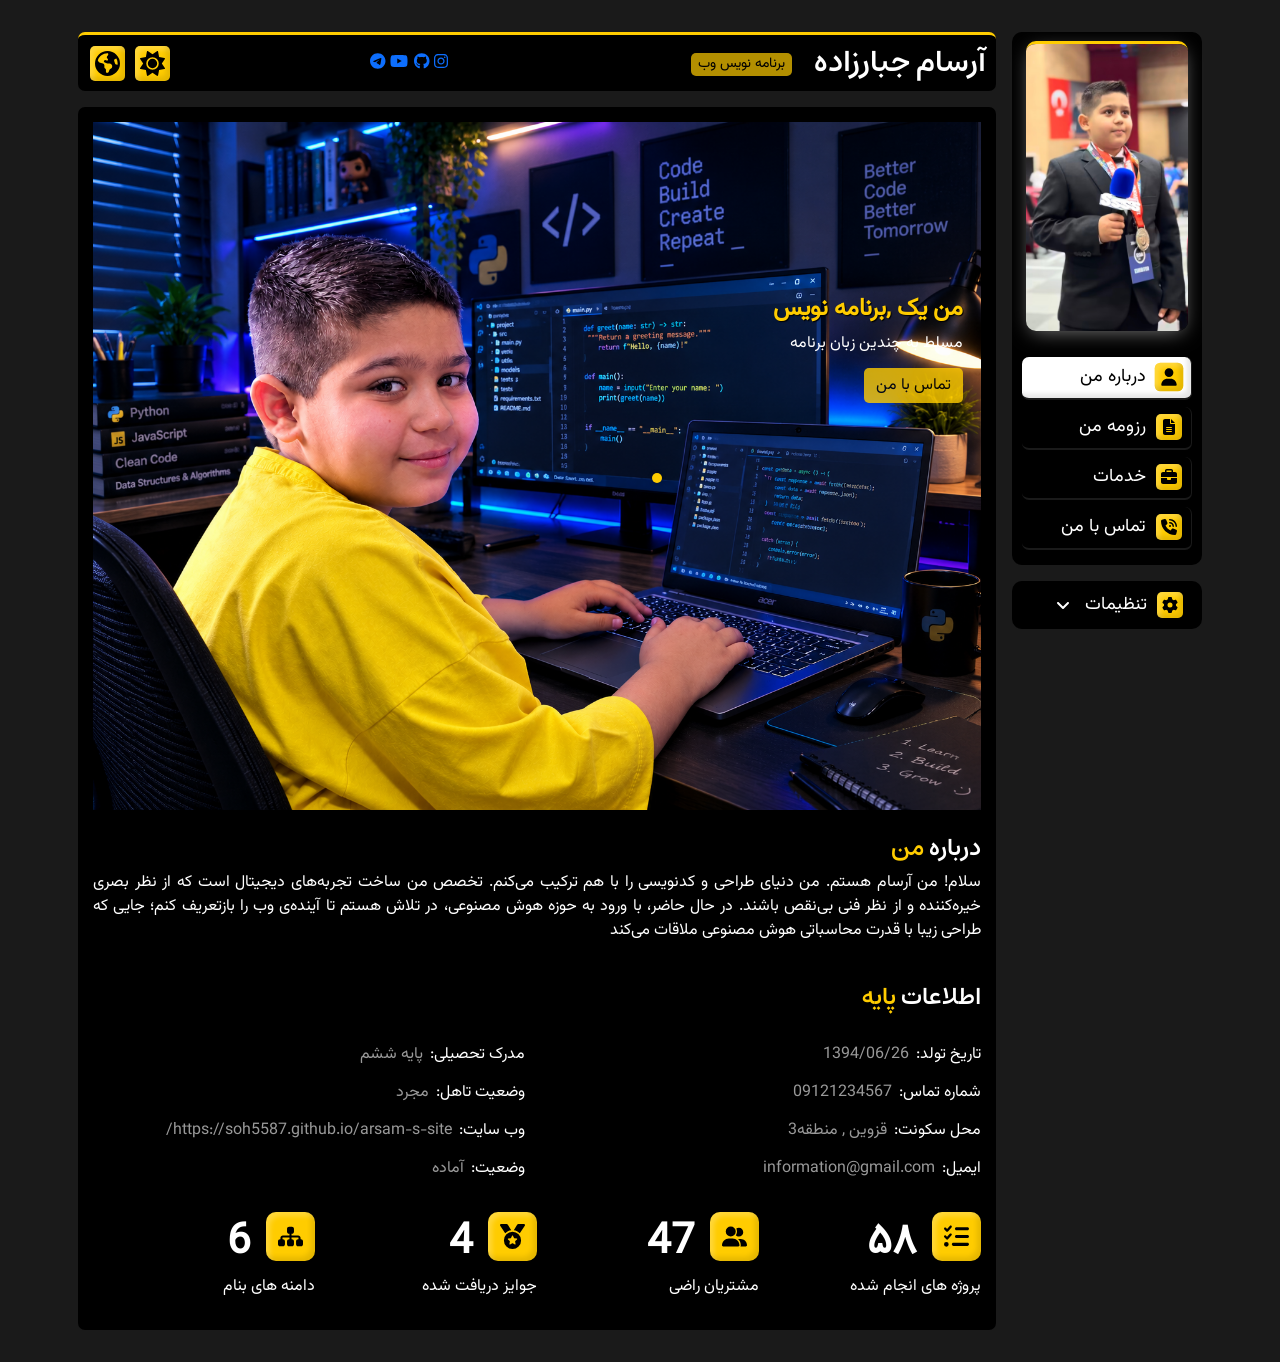
==== commit 1146455b: "site is ok" ====
--- a/index.html
+++ b/index.html
@@ -313,7 +313,7 @@
                                             وضعیت تاهل: <span> مجرد </span>
                                         </li>
                                         <li>
-                                            وب سایت: <span> soh5587/github.io/arsam,s-site </span>
+                                            وب سایت: <span>https://soh5587.github.io/arsam-s-site/</span>
                                         </li>
                                         <li>
                                             وضعیت: <span> آماده </span>
@@ -1100,7 +1100,7 @@
                                     ایمیل: <span> information@example.com </span>
                                 </li>
                                 <li>
-                                    وب سایت: <span> soh5587/github.io/arsam,s-site </span>
+                                    وب سایت: <span>https://soh5587.github.io/arsam-s-site/</span>
                                 </li>
                             </ul>
                         </div>
@@ -1147,16 +1147,6 @@
                     <div class="d-flex div-menu" onclick="activePage('#service')">
                         <i class="fa-solid fa-briefcase"></i>
                         <li> خدمات </li>
-                    </div>
-
-                    <div class="d-flex div-menu" onclick="activePage('#project')">
-                        <i class="fa-solid fa-cubes-stacked"></i>
-                        <li> نمونه کارها </li>
-                    </div>
-
-                    <div class="d-flex div-menu" onclick="activePage('#blog')">
-                        <i class="fa-solid fa-file-pen"></i>
-                        <li> وبلاگ </li>
                     </div>
 
                     <div class="d-flex first-child-li div-menu" onclick="activePage('#call')">
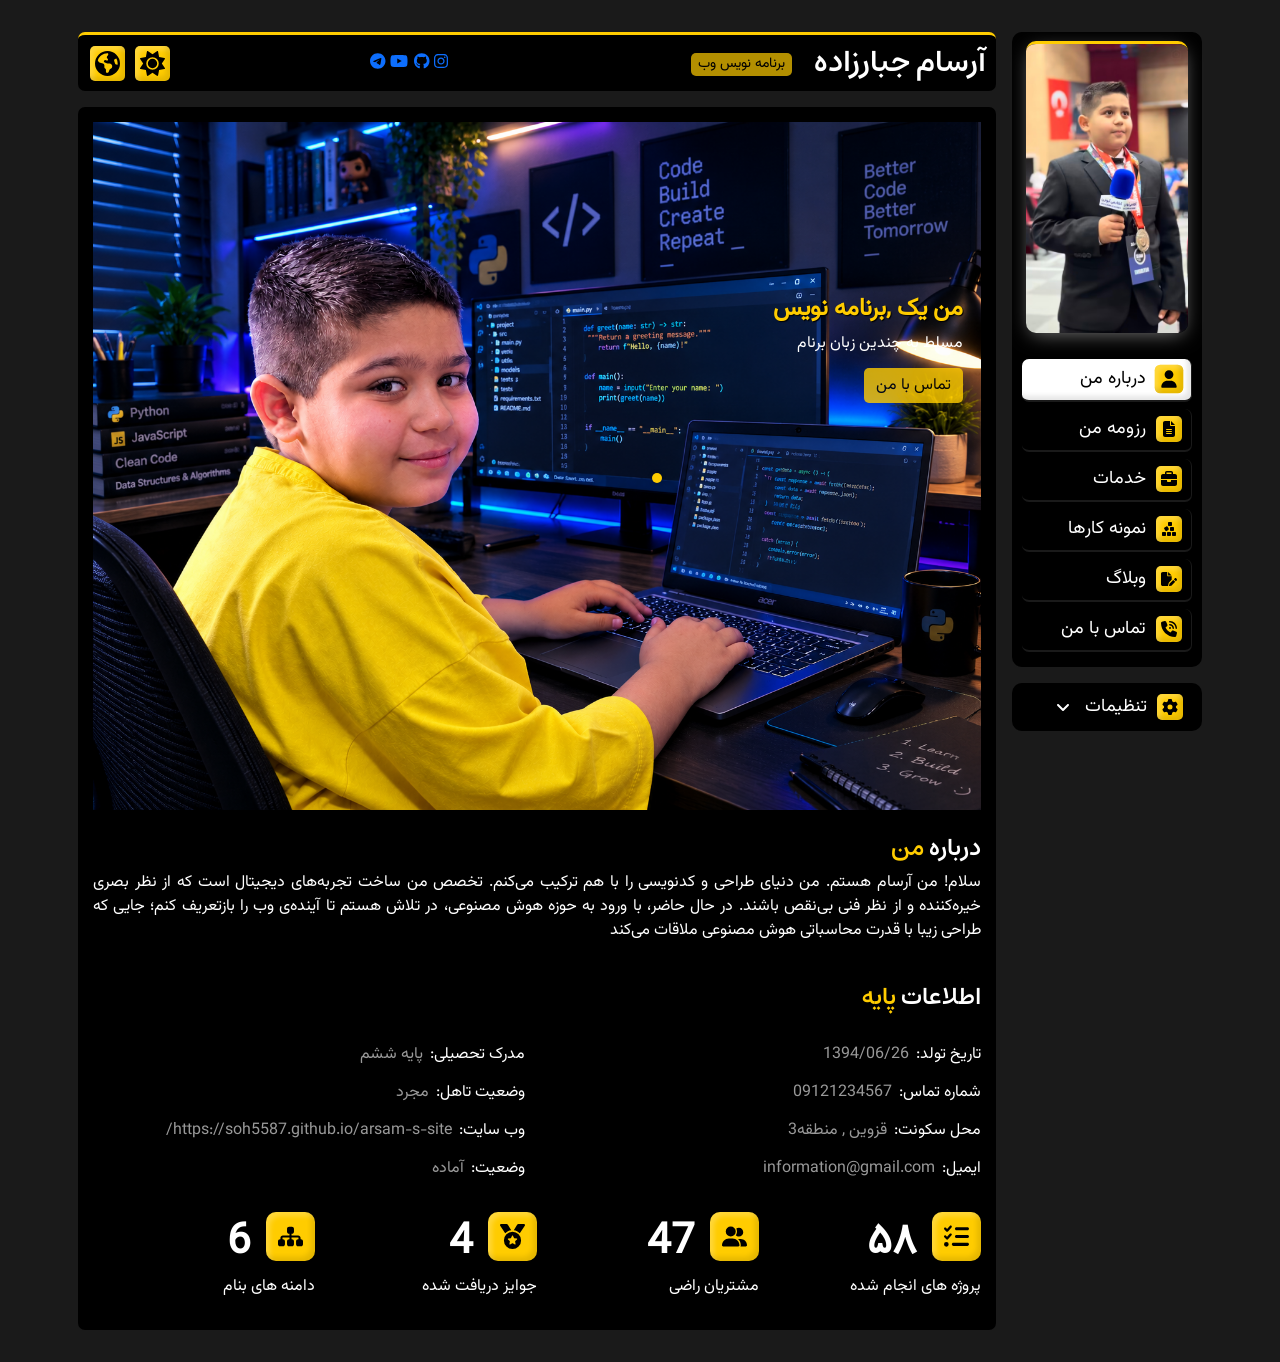
==== commit 9c0e3443: "gg" ====
--- a/index.html
+++ b/index.html
@@ -54,10 +54,22 @@
                             <li> خدمات </li>
                         </div>
 
+                         <div class="d-flex div-menu" onclick="activePage('#project')">
+                            <i class="fa-solid fa-cubes-stacked"></i>
+                            <li> نمونه کارها </li>
+                        </div>
+
+                        <div class="d-flex div-menu" onclick="activePage('#blog')">
+                            <i class="fa-solid fa-file-pen"></i>
+                            <li> وبلاگ </li>
+                        </div>
+
                         <div class="d-flex first-child-li div-menu" onclick="activePage('#call')">
                             <i class="fa-solid fa-phone-volume"></i>
                             <li> تماس با من </li>
                         </div>
+
+                       
 
                     </ul>
                 </div>
@@ -568,7 +580,7 @@
                             <div class="div-opinion mt-3">
                                 <div class="div-suer-photo">
                                     <img src="photo/users/user-1.jpg">
-                                    <span> محمد آزادی </span>
+                                    <span>علی رضا شایسته</span>
                                 </div>
                                 <p> چیزی که مرا در همکاری با ایشان شگفت‌زده کرد، تعهد و نظم کاری‌شان در کنار دانش به‌روز بود </p>
                             </div>
@@ -580,7 +592,7 @@
                             <div class="div-opinion mt-3">
                                 <div class="div-suer-photo">
                                     <img src="photo/users/user-2.jpg">
-                                    <span> امیرحسین صادقی </span>
+                                    <span>مهدی نصیری</span>
                                 </div>
                                 <p> در پروژه وب‌سایت‌مان با چالش‌های فنی پیچیده‌ای مواجه بودیم که توسعه‌دهندگان قبلی نتوانسته بودند حل کنند. ایشان با رویکرد علمی و نگاه فنی خود، نه تنها مشکلات را برطرف کردند، بلکه ساختار سایت را برای سئو و سرعت بهتر نیز بهینه‌سازی کردند </p>
                             </div>
@@ -593,7 +605,7 @@
                             <div class="div-opinion mt-3">
                                 <div class="div-suer-photo">
                                     <img src="photo/users/user-3.jpg">
-                                    <span> رضا رشیدی </span>
+                                    <span>سینا درباری</span>
                                 </div>
                                 <p> تجربه همکاری با ایشان فراتر از حد انتظار بود. درک عمیق ایشان از اصول UI/UX و توانایی‌شان در ترکیب آن با طراحی‌های بصری در فتوشاپ، باعث شد وب‌سایت ما ظاهری مدرن و کاملاً متفاوت داشته باشد. خلاقیت ایشان در ارائه راهکارهای بصری واقعاً تحسین‌برانگیز است.» </p>
                             </div>
@@ -605,7 +617,7 @@
                             <div class="div-opinion mt-3">
                                 <div class="div-suer-photo">
                                     <img src="photo/users/user-4.jpg">
-                                    <span> سعید نقیبی </span>
+                                    <span>پارسا چگینی</span>
                                 </div>
                                 <p> کار کردن با یک متخصصِ دقیق و مسئولیت‌پذیر، آرامش خاطر بزرگی برای ما بود </p>
                             </div>
@@ -623,25 +635,22 @@
                     <div class="row mt-4 mw-100 m-auto">
 
                         <div class="col-12 col-md project-div m-auto mb-3 m-md-2" data-bs-toggle="modal"
-                            data-bs-target="#exampleModal-programmer">
+                            data-bs-target="#exampleModal-chatbot">
                             <img src="photo/progect/programmer/programmer-1.jpg" class="mw-100" alt="project">
                             <div></div>
-                            <span> برنامه نویسی </span>
-                            <p> نام پروژه : ... </p>
+                            <p>عنوان پروژه: توسعه و پیاده‌سازی چت‌بات هوشمند (نسخه توسعه محلی)</p>
                         </div>
                         <div class="col-12 col-md project-div m-auto mb-3 m-md-2" data-bs-toggle="modal"
-                            data-bs-target="#exampleModal-programmer">
-                            <img src="photo/progect/programmer/programmer-1.jpg" class="mw-100" alt="project">
+                            data-bs-target="#exampleModal">
+                            <img src="photo/progect/Management.png" class="mw-100" alt="project">
                             <div></div>
-                            <span> برنامه نویسی </span>
-                            <p> نام پروژه : ... </p>
+                            <p>عنوان پروژه:سیستم مدیریت مالی شخصی</p>
                         </div>
                         <div class="col-12 col-md project-div m-auto mb-3 m-md-2" data-bs-toggle="modal"
-                            data-bs-target="#exampleModal-programmer">
-                            <img src="photo/progect/programmer/programmer-1.jpg" class="mw-100" alt="project">
+                            data-bs-target="#exampleModal-wether">
+                            <img src="photo/progect/wether.png" class="mw-100" alt="project">
                             <div></div>
-                            <span> برنامه نویسی </span>
-                            <p> نام پروژه : ... </p>
+                            <p> نام پروژه : آب و هوا </p>
                         </div>
 
                     </div>
@@ -652,22 +661,19 @@
                             data-bs-target="#exampleModal-site">
                             <img src="photo/progect/design website/design-website.jpg" class="mw-100" alt="project">
                             <div></div>
-                            <span> طراحی سایت </span>
-                            <p> نام پروژه : ... </p>
+                            <p> نام پروژه : سایت من </p>
                         </div>
                         <div class="col-12 col-md project-div m-auto mb-3 m-md-2" data-bs-toggle="modal"
-                            data-bs-target="#exampleModal-site">
-                            <img src="photo/progect/design website/design-website.jpg" class="mw-100" alt="project">
+                            data-bs-target="#exampleModal-istanbul">
+                            <img src="photo/progect/istunbul turists atraction.png" class="mw-100" alt="project">
                             <div></div>
-                            <span> طراحی سایت </span>
-                            <p> نام پروژه : ... </p>
+                            <p> نام پروژه : پروژه طراحی سایته پرتال گردش گری استانبول </p>
                         </div>
                         <div class="col-12 col-md project-div m-auto mb-3 m-md-2" data-bs-toggle="modal"
-                            data-bs-target="#exampleModal-site">
-                            <img src="photo/progect/design website/design-website.jpg" class="mw-100" alt="project">
+                            data-bs-target="#exampleModal-vedeo">
+                            <img src="photo/progect/photo/photo.jpg" class="mw-100" alt="project">
                             <div></div>
-                            <span> طراحی سایت </span>
-                            <p> نام پروژه : ... </p>
+                            <p> نام پروژه : ویدیو پلیر </p>
                         </div>
 
                     </div>
@@ -675,36 +681,32 @@
                     <div class="row mw-100 m-auto">
 
                         <div class="col-12 col-md project-div m-auto mb-3 m-md-2" data-bs-toggle="modal"
-                            data-bs-target="#exampleModal-graphic">
+                            data-bs-target="#exampleModal-game">
                             <img src="photo/progect/graphic/graphic.jpg" class="mw-100" alt="project">
                             <div></div>
-                            <span> طراحی گرافیک </span>
-                            <p> نام پروژه : ... </p>
+                            <p> نام پروژه : بازی هنگمن </p>
                         </div>
                         <div class="col-12 col-md project-div m-auto mb-3 m-md-2" data-bs-toggle="modal"
-                            data-bs-target="#exampleModal-graphic">
-                            <img src="photo/progect/graphic/graphic.jpg" class="mw-100" alt="project">
+                            data-bs-target="#exampleModal-sneker">
+                            <img src="photo/progect/sneker store.png" class="mw-100" alt="project">
                             <div></div>
-                            <span> طراحی گرافیک </span>
-                            <p> نام پروژه : ... </p>
+                            <p> نام پروژه : فروش کتونی </p>
                         </div>
                         <div class="col-12 col-md project-div m-auto mb-3 m-md-2" data-bs-toggle="modal"
-                            data-bs-target="#exampleModal-graphic">
-                            <img src="photo/progect/graphic/graphic.jpg" class="mw-100" alt="project">
+                            data-bs-target="#exampleModal-skygate">
+                            <img src="photo/progect/sky gate.png" class="mw-100" alt="project">
                             <div></div>
-                            <span> طراحی گرافیک </span>
-                            <p> نام پروژه : ... </p>
-                        </div>
-
-                    </div>
-
-                    <!-- Modal-programmer -->
-                    <div class="modal fade" id="exampleModal-programmer" tabindex="-1"
+                            <p> نام پروژه : گیت پرواز </p>
+                        </div>
+
+                    </div>
+
+                    <div class="modal fade" id="exampleModal-chatbot" tabindex="-1"
                         aria-labelledby="exampleModalLabel" aria-hidden="true">
                         <div class="modal-dialog modal-dialog-centered modal-xl">
                             <div class="modal-content">
                                 <div class="modal-header">
-                                    <h1 class="modal-title fs-5" id="exampleModalLabel">نام پروژه : ...</h1>
+                                    <h1 class="modal-title fs-5" id="exampleModalLabel"></h1>
                                     <button type="button" class="btn-close m-0" data-bs-dismiss="modal"
                                         aria-label="Close"></button>
                                 </div>
@@ -753,26 +755,17 @@
                                         <div class="col-12 col-lg-7">
                                             <h3 class="mt-3 mt-md-0"> توضیحات <b>پروژه</b> </h3>
                                             <ul>
-                                                <li class="mt-4"> نام نویسنده: <span> محمد رحمانی </span> </li>
-                                                <li class="mt-3"> تاریخ شروع پروژه: <span> ۱۴۰۲/۴/۲۸ </span> </li>
-                                                <li class="mt-3"> تاریخ اتمام پروژه: <span> ۱۴۰۲/۵/۲۸ </span> </li>
-                                                <li class="mt-3"> لینک پروژه: <span> <a href="#"> www.site.com </a>
+                                                <li class="mt-4"> نام نویسنده: <span> آرسام جبارزاده</span> </li>
+                                                <li class="mt-3"> تاریخ شروع پروژه: <span> 1404/4/15 </span> </li>
+                                                <li class="mt-3"> تاریخ اتمام پروژه: <span> 1404/4/20 </span> </li>
                                                     </span> </li>
-                                                <li class="mt-3"> توضیحات تکمیلی: <span> لورم ایپسوم متن ساختگی با تولید
-                                                        سادگی نامفهوم از صنعت چاپ و با استفاده از طراحان گرافیک است.
-                                                        چاپگرها و متون بلکه روزنامه و مجله در ستون و سطرآنچنان که لازم
-                                                        است و برای شرایط فعلی تکنولوژی مورد نیاز و کاربردهای متنوع با
-                                                        هدف بهبود ابزارهای کاربردی می باشد. کتابهای زیادی در شصت و سه
-                                                        درصد گذشته، حال و آینده شناخت فراوان جامعه و متخصصان را می طلبد
-                                                        تا با نرم افزارها شناخت بیشتری را برای طراحان رایانه ای علی
-                                                        الخصوص طراحان خلاقی و فرهنگ پیشرو در زبان فارسی ایجاد کرد.
-                                                        <br>
-                                                        لورم ایپسوم متن ساختگی با تولید
-                                                        سادگی نامفهوم از صنعت چاپ و با استفاده از طراحان گرافیک است.
-                                                        چاپگرها و متون بلکه روزنامه و مجله در ستون و سطرآنچنان که لازم
-                                                        است و برای شرایط فعلی تکنولوژی مورد نیاز و کاربردهای متنوع با
-                                                        هدف بهبود ابزارهای کاربردی می باشد. </span> </li>
-                                                <button class="mt-5"> تماس با ما </button>
+                                                <li class="mt-3"> توضیحات تکمیلی: <span> این پروژه یک چت‌بات تعاملی است که با هدف خودکارسازی ارتباطات و ارتقای تجربه کاربری طراحی شده است. پیاده‌سازی فنی این چت‌بات در محیط سرور محلی (Localhost) با استفاده از ابزار XAMPP انجام شده و مدیریت پایگاه داده آن با استفاده از DBeaver صورت گرفته است.
+
+یکی از نکات کلیدی این پروژه، تضمین عملکرد یکپارچه و پایداریِ آن در مرورگرهای Google Chrome و Microsoft Edge است که نشان‌دهنده دقت من در رعایت استانداردهای وب و سازگاری میان‌مرورگری است. این پروژه، زیربنای مستحکمی برای توسعه‌های آینده من در حوزه هوش مصنوعی (AI) است  Web Server: XAMPP
+Database Tool: DBeaver
+Version Control: Git/GitHub
+UI/UX: Figma</span> </li>
+                                                
                                             </ul>
                                         </div>
                                     </div>
@@ -787,13 +780,86 @@
                         </div>
                     </div>
 
-                    <!-- Modal-site -->
-                    <div class="modal fade" id="exampleModal-site" tabindex="-1" aria-labelledby="exampleModalLabel"
+
+                    <div class="modal fade" id="exampleModal" tabindex="-1"
+                        aria-labelledby="exampleModalLabel" aria-hidden="true">
+                        <div class="modal-dialog modal-dialog-centered modal-xl">
+                            <div class="modal-content">
+                                <div class="modal-header">
+                                    <button type="button" class="btn-close m-0" data-bs-dismiss="modal"
+                                        aria-label="Close"></button>
+                                </div>
+
+                                <div class="modal-body">
+                                    <div class="row">
+                                        <div class="col-12 col-md-5">
+
+                                            <div style="--swiper-navigation-color: #fff; --swiper-pagination-color: #fff"
+                                                class="swiper mySwiper2-project">
+                                                <div class="swiper-wrapper">
+                                                    <div class="swiper-slide">
+                                                        <img src="photo/progect/Management.png" />
+                                                    </div>
+                                                    <div class="swiper-slide">
+                                                        <img src="photo/progect/Management.png" />
+                                                    </div>
+                                                    <div class="swiper-slide">
+                                                        <img src="photo/progect/Management.png" />
+                                                    </div>
+                                                    <div class="swiper-slide">
+                                                        <img src="photo/progect/Management.png" />
+                                                    </div>
+                                                </div>
+                                                <div class="swiper-button-next"></div>
+                                                <div class="swiper-button-prev"></div>
+                                            </div>
+                                            <div thumbsSlider="" class="swiper mySwiper-project">
+                                                <div class="swiper-wrapper mt-2">
+                                                    <div class="swiper-slide">
+                                                        <img src="photo/progect/Management.png" />
+                                                    </div>
+                                                    <div class="swiper-slide">
+                                                        <img src="photo/progect/Management.png" />
+                                                    </div>
+                                                    <div class="swiper-slide">
+                                                        <img src="photo/progect/Management.png" />
+                                                    </div>
+                                                    <div class="swiper-slide">
+                                                        <img src="photo/progect/Management.png" />
+                                                    </div>
+                                                </div>
+                                            </div>
+
+                                        </div>
+                                        <div class="col-12 col-lg-7">
+                                            <h3 class="mt-3 mt-md-0"> توضیحات <b>پروژه</b> </h3>
+                                            <ul>
+                                                <li class="mt-4"> نام نویسنده: <span>آرسام جبارزاده</span> </li>
+                                                <li class="mt-3"> تاریخ شروع پروژه: <span> 1404/5/23 </span> </li>
+                                                <li class="mt-3"> تاریخ اتمام پروژه: <span> 1404/5/26 </span> </li>
+                                                
+                                                <li class="mt-3"> توضیحات تکمیلی: <span>این پروژه یک ابزار کارآمد برای ثبت و مدیریت دقیق هزینه‌ها و خریدهای روزانه است. هسته‌ی اصلی این سامانه بر پایه مدیریت داده‌های زمانی (Timestamping) و گزارش‌گیری پویا بنا شده است تا کاربر بتواند وضعیت مالی خود را به تفکیک تاریخ و دسته‌بندی‌های مختلف فیلتر و تحلیل کند.</span> </li>
+                                                
+                                            </ul>
+                                        </div>
+                                    </div>
+                                </div>
+
+                                <div class="modal-footer">
+                                    <button type="button" class="btn btn-secondary"
+                                        data-bs-dismiss="modal">بستن</button>
+                                    <a href="#"><button type="button">اشتراک گذاری</button></a>
+                                </div>
+                            </div>
+                        </div>
+                    </div>
+
+
+                    <div class="modal fade" id="exampleModal-wether" tabindex="-1" aria-labelledby="exampleModalLabel"
                         aria-hidden="true">
                         <div class="modal-dialog modal-dialog-centered modal-xl">
                             <div class="modal-content">
                                 <div class="modal-header">
-                                    <h1 class="modal-title fs-5" id="exampleModalLabel">نام پروژه : ...</h1>
                                     <button type="button" class="btn-close m-0" data-bs-dismiss="modal"
                                         aria-label="Close"></button>
                                 </div>
@@ -806,16 +872,16 @@
                                                 class="swiper mySwiper2-project">
                                                 <div class="swiper-wrapper">
                                                     <div class="swiper-slide">
-                                                        <img src="photo/progect/design website/design-website.jpg" />
-                                                    </div>
-                                                    <div class="swiper-slide">
-                                                        <img src="photo/progect/design website/design-website.jpg" />
-                                                    </div>
-                                                    <div class="swiper-slide">
-                                                        <img src="photo/progect/design website/design-website.jpg" />
-                                                    </div>
-                                                    <div class="swiper-slide">
-                                                        <img src="photo/progect/design website/design-website.jpg" />
+                                                        <img src="photo/progect/wether.png" />
+                                                    </div>
+                                                    <div class="swiper-slide">
+                                                        <img src="photo/progect/wether.png" />
+                                                    </div>
+                                                    <div class="swiper-slide">
+                                                        <img src="photo/progect/wether.png" />
+                                                    </div>
+                                                    <div class="swiper-slide">
+                                                        <img src="photo/progect/wether.png" />
                                                     </div>
                                                 </div>
                                                 <div class="swiper-button-next"></div>
@@ -824,16 +890,16 @@
                                             <div thumbsSlider="" class="swiper mySwiper-project">
                                                 <div class="swiper-wrapper mt-2">
                                                     <div class="swiper-slide">
-                                                        <img src="photo/progect/design website/design-website.jpg" />
-                                                    </div>
-                                                    <div class="swiper-slide">
-                                                        <img src="photo/progect/design website/design-website.jpg" />
-                                                    </div>
-                                                    <div class="swiper-slide">
-                                                        <img src="photo/progect/design website/design-website.jpg" />
-                                                    </div>
-                                                    <div class="swiper-slide">
-                                                        <img src="photo/progect/design website/design-website.jpg" />
+                                                        <img src="photo/progect/wether.png" />
+                                                    </div>
+                                                    <div class="swiper-slide">
+                                                        <img src="photo/progect/wether.png" />
+                                                    </div>
+                                                    <div class="swiper-slide">
+                                                        <img src="photo/progect/wether.png" />
+                                                    </div>
+                                                    <div class="swiper-slide">
+                                                        <img src="photo/progect/wether.png" />
                                                     </div>
                                                 </div>
                                             </div>
@@ -842,26 +908,19 @@
                                         <div class="col-12 col-lg-7">
                                             <h3 class="mt-3 mt-md-0"> توضیحات <b>پروژه</b> </h3>
                                             <ul>
-                                                <li class="mt-4"> نام طراح: <span> محمد رحمانی </span> </li>
-                                                <li class="mt-3"> تاریخ شروع پروژه: <span> ۱۴۰۲/۴/۲۸ </span> </li>
-                                                <li class="mt-3"> تاریخ اتمام پروژه: <span> ۱۴۰۲/۵/۲۸ </span> </li>
-                                                <li class="mt-3"> لینک پروژه: <span> <a href="#"> www.site.com </a>
+                                                <li class="mt-4"> نام طراح: <span>آرسام جبارزاده</span> </li>
+                                                <li class="mt-3"> تاریخ شروع پروژه: <span> 1404/6/10 </span> </li>
+                                                <li class="mt-3"> تاریخ اتمام پروژه: <span> 1404/6/15 </span> </li>
                                                     </span> </li>
-                                                <li class="mt-3"> توضیحات تکمیلی: <span> لورم ایپسوم متن ساختگی با تولید
-                                                        سادگی نامفهوم از صنعت چاپ و با استفاده از طراحان گرافیک است.
-                                                        چاپگرها و متون بلکه روزنامه و مجله در ستون و سطرآنچنان که لازم
-                                                        است و برای شرایط فعلی تکنولوژی مورد نیاز و کاربردهای متنوع با
-                                                        هدف بهبود ابزارهای کاربردی می باشد. کتابهای زیادی در شصت و سه
-                                                        درصد گذشته، حال و آینده شناخت فراوان جامعه و متخصصان را می طلبد
-                                                        تا با نرم افزارها شناخت بیشتری را برای طراحان رایانه ای علی
-                                                        الخصوص طراحان خلاقی و فرهنگ پیشرو در زبان فارسی ایجاد کرد.
-                                                        <br>
-                                                        لورم ایپسوم متن ساختگی با تولید
-                                                        سادگی نامفهوم از صنعت چاپ و با استفاده از طراحان گرافیک است.
-                                                        چاپگرها و متون بلکه روزنامه و مجله در ستون و سطرآنچنان که لازم
-                                                        است و برای شرایط فعلی تکنولوژی مورد نیاز و کاربردهای متنوع با
-                                                        هدف بهبود ابزارهای کاربردی می باشد. </span> </li>
-                                                <button class="mt-5"> تماس با ما </button>
+                                                <li class="mt-3"> توضیحات تکمیلی: <span>طراحی این سامانه به‌گونه‌ای انجام شده که اطلاعات پیچیده‌ی جوی را به شکلی ساده و خوانا برای کاربر نهایی نمایش دهد. استفاده از تکنولوژی‌های سمت کلاینت و مدیریت بهینه‌ی پاسخ‌های سرور، از چالش‌های اصلی این پروژه بود که با موفقیت پیاده‌سازی شد. این پروژه تسلط من بر مفاهیم کار با داده‌های زنده (Live Data) و ادغام آن‌ها با طراحی رابط کاربری (UI) را به نمایش می‌گذارد.
+
+تکنولوژی‌های استفاده شده:
+
+Web Integration: API Handling & JSON Parsing
+Development Environment: VS Code & XAMPP
+UI/UX Design: Modern Responsive Layouts
+Version Control: Git/GitHub</span> </li>
+                                                
                                             </ul>
                                         </div>
                                     </div>
@@ -876,13 +935,11 @@
                         </div>
                     </div>
 
-                    <!-- Modal-graphic -->
-                    <div class="modal fade" id="exampleModal-graphic" tabindex="-1" aria-labelledby="exampleModalLabel"
-                        aria-hidden="true">
+                                        <div class="modal fade" id="exampleModal-site" tabindex="-1"
+                        aria-labelledby="exampleModalLabel" aria-hidden="true">
                         <div class="modal-dialog modal-dialog-centered modal-xl">
                             <div class="modal-content">
                                 <div class="modal-header">
-                                    <h1 class="modal-title fs-5" id="exampleModalLabel">نام پروژه : ...</h1>
                                     <button type="button" class="btn-close m-0" data-bs-dismiss="modal"
                                         aria-label="Close"></button>
                                 </div>
@@ -895,16 +952,16 @@
                                                 class="swiper mySwiper2-project">
                                                 <div class="swiper-wrapper">
                                                     <div class="swiper-slide">
-                                                        <img src="photo/progect/graphic/graphic.jpg" />
-                                                    </div>
-                                                    <div class="swiper-slide">
-                                                        <img src="photo/progect/graphic/graphic.jpg" />
-                                                    </div>
-                                                    <div class="swiper-slide">
-                                                        <img src="photo/progect/graphic/graphic.jpg" />
-                                                    </div>
-                                                    <div class="swiper-slide">
-                                                        <img src="photo/progect/graphic/graphic.jpg" />
+                                                        <img src="photo/progect/design website/design-website.jpg" />
+                                                    </div>
+                                                    <div class="swiper-slide">
+                                                        <img src="photo/progect/design website/design-website.jpg" />
+                                                    </div>
+                                                    <div class="swiper-slide">
+                                                        <img src="photo/progect/design website/design-website.jpg" />
+                                                    </div>
+                                                    <div class="swiper-slide">
+                                                        <img src="photo/progect/design website/design-website.jpg" />
                                                     </div>
                                                 </div>
                                                 <div class="swiper-button-next"></div>
@@ -913,16 +970,16 @@
                                             <div thumbsSlider="" class="swiper mySwiper-project">
                                                 <div class="swiper-wrapper mt-2">
                                                     <div class="swiper-slide">
-                                                        <img src="photo/progect/graphic/graphic.jpg" />
-                                                    </div>
-                                                    <div class="swiper-slide">
-                                                        <img src="photo/progect/graphic/graphic.jpg" />
-                                                    </div>
-                                                    <div class="swiper-slide">
-                                                        <img src="photo/progect/graphic/graphic.jpg" />
-                                                    </div>
-                                                    <div class="swiper-slide">
-                                                        <img src="photo/progect/graphic/graphic.jpg" />
+                                                        <img src="photo/progect/design website/design-website.jpg" />
+                                                    </div>
+                                                    <div class="swiper-slide">
+                                                        <img src="photo/progect/design website/design-website.jpg" />
+                                                    </div>
+                                                    <div class="swiper-slide">
+                                                        <img src="photo/progect/design website/design-website.jpg" />
+                                                    </div>
+                                                    <div class="swiper-slide">
+                                                        <img src="photo/progect/design website/design-website.jpg" />
                                                     </div>
                                                 </div>
                                             </div>
@@ -931,26 +988,12 @@
                                         <div class="col-12 col-lg-7">
                                             <h3 class="mt-3 mt-md-0"> توضیحات <b>پروژه</b> </h3>
                                             <ul>
-                                                <li class="mt-4"> نام طراح: <span> محمد رحمانی </span> </li>
-                                                <li class="mt-3"> تاریخ شروع پروژه: <span> ۱۴۰۲/۴/۲۸ </span> </li>
-                                                <li class="mt-3"> تاریخ اتمام پروژه: <span> ۱۴۰۲/۵/۲۸ </span> </li>
-                                                <li class="mt-3"> لینک پروژه: <span> <a href="#"> www.site.com </a>
-                                                    </span> </li>
-                                                <li class="mt-3"> توضیحات تکمیلی: <span> لورم ایپسوم متن ساختگی با تولید
-                                                        سادگی نامفهوم از صنعت چاپ و با استفاده از طراحان گرافیک است.
-                                                        چاپگرها و متون بلکه روزنامه و مجله در ستون و سطرآنچنان که لازم
-                                                        است و برای شرایط فعلی تکنولوژی مورد نیاز و کاربردهای متنوع با
-                                                        هدف بهبود ابزارهای کاربردی می باشد. کتابهای زیادی در شصت و سه
-                                                        درصد گذشته، حال و آینده شناخت فراوان جامعه و متخصصان را می طلبد
-                                                        تا با نرم افزارها شناخت بیشتری را برای طراحان رایانه ای علی
-                                                        الخصوص طراحان خلاقی و فرهنگ پیشرو در زبان فارسی ایجاد کرد.
-                                                        <br>
-                                                        لورم ایپسوم متن ساختگی با تولید
-                                                        سادگی نامفهوم از صنعت چاپ و با استفاده از طراحان گرافیک است.
-                                                        چاپگرها و متون بلکه روزنامه و مجله در ستون و سطرآنچنان که لازم
-                                                        است و برای شرایط فعلی تکنولوژی مورد نیاز و کاربردهای متنوع با
-                                                        هدف بهبود ابزارهای کاربردی می باشد. </span> </li>
-                                                <button class="mt-5"> تماس با ما </button>
+                                                <li class="mt-4"> نام نویسنده: <span>آرسام جبارزاده</span> </li>
+                                                <li class="mt-3"> تاریخ شروع پروژه: <span> 1404/7/01 </span> </li>
+                                                <li class="mt-3"> تاریخ اتمام پروژه: <span> 1404/8/01 </span> </li>
+                                               
+                                                <li class="mt-3"> توضیحات تکمیلی: <span>این وب‌سایت ویترینِ هویت حرفه‌ای و مهارت‌های من در دنیای طراحی و توسعه وب است. هدف از ساخت این پورتفولیو، ارائه‌ی یک تجربه‌ی کاربری (UX) روان و جذاب است که در آن، پروژه‌های من در حوزه‌های هوش مصنوعی، توسعه نرم‌افزار و طراحی رابط کاربری به شیوه‌ای مدرن و ساختاریافته به نمایش درآمده‌اند. خوشحال می‌شوم اگر پروژه‌ای دارید، در مورد همکاری با هم صحبت کنیم</span> </li>
+                                                
                                             </ul>
                                         </div>
                                     </div>
@@ -967,6 +1010,384 @@
 
 
                 </div>
+
+
+                                    <div class="modal fade" id="exampleModal-istanbul" tabindex="-1"
+                        aria-labelledby="exampleModalLabel" aria-hidden="true">
+                        <div class="modal-dialog modal-dialog-centered modal-xl">
+                            <div class="modal-content">
+                                <div class="modal-header">
+                                    <button type="button" class="btn-close m-0" data-bs-dismiss="modal"
+                                        aria-label="Close"></button>
+                                </div>
+
+                                <div class="modal-body">
+                                    <div class="row">
+                                        <div class="col-12 col-md-5">
+
+                                            <div style="--swiper-navigation-color: #fff; --swiper-pagination-color: #fff"
+                                                class="swiper mySwiper2-project">
+                                                <div class="swiper-wrapper">
+                                                    <div class="swiper-slide">
+                                                        <img src="photo/progect/istunbul turists atraction.png" />
+                                                    </div>
+                                                    <div class="swiper-slide">
+                                                        <img src="photo/progect/istunbul turists atraction.png" />
+                                                    </div>
+                                                    <div class="swiper-slide">
+                                                        <img src="photo/progect/istunbul turists atraction.png" />
+                                                    </div>
+                                                    <div class="swiper-slide">
+                                                        <img src="photo/progect/istunbul turists atraction.png" />
+                                                    </div>
+                                                </div>
+                                                <div class="swiper-button-next"></div>
+                                                <div class="swiper-button-prev"></div>
+                                            </div>
+                                            <div thumbsSlider="" class="swiper mySwiper-project">
+                                                <div class="swiper-wrapper mt-2">
+                                                    <div class="swiper-slide">
+                                                        <img src="photo/progect/istunbul turists atraction.png" />
+                                                    </div>
+                                                    <div class="swiper-slide">
+                                                        <img src="photo/progect/istunbul turists atraction.png" />
+                                                    </div>
+                                                    <div class="swiper-slide">
+                                                        <img src="photo/progect/istunbul turists atraction.png" />
+                                                    </div>
+                                                    <div class="swiper-slide">
+                                                        <img src="photo/progect/istunbul turists atraction.png" />
+                                                    </div>
+                                                </div>
+                                            </div>
+
+                                        </div>
+                                        <div class="col-12 col-lg-7">
+                                            <h3 class="mt-3 mt-md-0"> توضیحات <b>پروژه</b> </h3>
+                                            <ul>
+                                                <li class="mt-4"> نام نویسنده: <span>آرسام جبارزاده</span> </li>
+                                                <li class="mt-3"> تاریخ شروع پروژه: <span> 1404/8/15 </span> </li>
+                                                <li class="mt-3"> تاریخ اتمام پروژه: <span> 1404/10/5 </span> </li>
+                                                 
+                                                <li class="mt-3"> توضیحات تکمیلی: <span>این پروژه یک پلتفرم جامع و تعاملی برای معرفی جاذبه‌های گردشگری استانبول است که با هدف ارائه‌ی تجربه‌ای بی‌نقص و هوشمند برای مسافران طراحی و توسعه یافته است. این وب‌سایت به عنوان یکی از پروژه‌های شرکت‌کننده در مسابقات معتبر برنامه‌نویسی ترکیه توسعه یافت و به دلیل معماری کامل، رابط کاربری کاربرپسند و مدیریت بهینه‌ی اطلاعات، موفق به جلب نظر داوران و کسب رتبه شد.
+
+در این پروژه، چالش اصلی، مدیریت حجم بالایی از داده‌های متنوع (مکان‌های دیدنی، راهنمای مسیر، تاریخچه و اطلاعات توریستی) و تبدیل آن‌ها به یک ساختارِ تعاملی بود. این وب‌سایت فراتر از یک معرفی ساده، به کاربر اجازه می‌دهد که به شکلی بصری و هوشمندانه در شهر استانبول گردش کند. این تجربه، توانمندی من را در پیاده‌سازی پروژه‌های پیچیده و تیمی و همچنین درک عمیق از استانداردهای بین‌المللی طراحی وب به اثبات رساند.
+
+نقاط قوت پروژه:
+
+طراحی تعاملی (Interactive Design): ایجاد فضایی پویا برای درگیر کردن کاربر.
+معماری داده‌محور (Data-Driven Architecture): دسته‌بندی و نمایش اصولی اطلاعات گردشگری.
+تجربه کاربری توریست‌محور (User-Centric UX): طراحی مسیر حرکت کاربر (User Journey) با هدف رسیدن سریع به اطلاعات.
+افتخار: توسعه‌یافته برای مسابقات برنامه‌نویسی ترکیه.</span> </li>
+                                                
+                                            </ul>
+                                        </div>
+                                    </div>
+                                </div>
+
+                                <div class="modal-footer">
+                                    <button type="button" class="btn btn-secondary"
+                                        data-bs-dismiss="modal">بستن</button>
+                                    <a href="#"><button type="button">اشتراک گذاری</button></a>
+                                </div>
+                            </div>
+                        </div>
+                    </div>
+
+                                        <div class="modal fade" id="exampleModal-vedeo" tabindex="-1"
+                        aria-labelledby="exampleModalLabel" aria-hidden="true">
+                        <div class="modal-dialog modal-dialog-centered modal-xl">
+                            <div class="modal-content">
+                                <div class="modal-header">
+                                    <button type="button" class="btn-close m-0" data-bs-dismiss="modal"
+                                        aria-label="Close"></button>
+                                </div>
+
+                                <div class="modal-body">
+                                    <div class="row">
+                                        <div class="col-12 col-md-5">
+
+                                            <div style="--swiper-navigation-color: #fff; --swiper-pagination-color: #fff"
+                                                class="swiper mySwiper2-project">
+                                                <div class="swiper-wrapper">
+                                                    <div class="swiper-slide">
+                                                        <img src="photo/progect/photo/photo.jpg" />
+                                                    </div>
+                                                    <div class="swiper-slide">
+                                                        <img src="photo/progect/photo/photo.jpg" />
+                                                    </div>
+                                                    <div class="swiper-slide">
+                                                        <img src="photo/progect/photo/photo.jpg" />
+                                                    </div>
+                                                    <div class="swiper-slide">
+                                                        <img src="photo/progect/photo/photo.jpg" />
+                                                    </div>
+                                                </div>
+                                                <div class="swiper-button-next"></div>
+                                                <div class="swiper-button-prev"></div>
+                                            </div>
+                                            <div thumbsSlider="" class="swiper mySwiper-project">
+                                                <div class="swiper-wrapper mt-2">
+                                                    <div class="swiper-slide">
+                                                        <img src="photo/progect/photo/photo.jpg" />
+                                                    </div>
+                                                    <div class="swiper-slide">
+                                                        <img src="photo/progect/photo/photo.jpg" />
+                                                    </div>
+                                                    <div class="swiper-slide">
+                                                        <img src="photo/progect/photo/photo.jpg" />
+                                                    </div>
+                                                    <div class="swiper-slide">
+                                                        <img src="photo/progect/photo/photo.jpg" />
+                                                    </div>
+                                                </div>
+                                            </div>
+
+                                        </div>
+                                        <div class="col-12 col-lg-7">
+                                            <h3 class="mt-3 mt-md-0"> توضیحات <b>پروژه</b> </h3>
+                                            <ul>
+                                                <li class="mt-4"> نام نویسنده: <span>آرسام جبارزاده</span> </li>
+                                                <li class="mt-3"> تاریخ شروع پروژه: <span> 1404/5/28 </span> </li>
+                                                <li class="mt-3"> تاریخ اتمام پروژه: <span> 1404/5/30 </span> </li>
+                                                    </span> </li>
+                                                <li class="mt-3"> توضیحات تکمیلی: <span>این پروژه یک پلیر اختصاصی و مدرن برای پخش فایل‌های ویدئویی است که با هدف ارائه‌ی یک تجربه‌ی کاربری روان، زیبا و متفاوت نسبت به پلیرهای پیش‌فرض مرورگر طراحی و پیاده‌سازی شده است. تمرکز اصلی در این پروژه، توسعه کنترل‌های سفارشی (Custom Controls) مانند دکمه‌های پخش/توقف، تنظیم صدا، نوار پیشرفت (Timeline) و حالت تمام‌صفحه با استفاده از جاوااسکریپت بوده است</span> </li>
+                                                
+                                            </ul>
+                                        </div>
+                                    </div>
+                                </div>
+
+                                <div class="modal-footer">
+                                    <button type="button" class="btn btn-secondary"
+                                        data-bs-dismiss="modal">بستن</button>
+                                    <a href="#"><button type="button">اشتراک گذاری</button></a>
+                                </div>
+                            </div>
+                        </div>
+                    </div>
+
+                                        <div class="modal fade" id="exampleModal-sneker" tabindex="-1"
+                        aria-labelledby="exampleModalLabel" aria-hidden="true">
+                        <div class="modal-dialog modal-dialog-centered modal-xl">
+                            <div class="modal-content">
+                                <div class="modal-header">
+                                    <button type="button" class="btn-close m-0" data-bs-dismiss="modal"
+                                        aria-label="Close"></button>
+                                </div>
+
+                                <div class="modal-body">
+                                    <div class="row">
+                                        <div class="col-12 col-md-5">
+
+                                            <div style="--swiper-navigation-color: #fff; --swiper-pagination-color: #fff"
+                                                class="swiper mySwiper2-project">
+                                                <div class="swiper-wrapper">
+                                                    <div class="swiper-slide">
+                                                        <img src="photo/progect/sneker store.png" />
+                                                    </div>
+                                                    <div class="swiper-slide">
+                                                        <img src="photo/progect/sneker store.png" />
+                                                    </div>
+                                                    <div class="swiper-slide">
+                                                        <img src="photo/progect/sneker store.png" />
+                                                    </div>
+                                                    <div class="swiper-slide">
+                                                        <img src="photo/progect/sneker store.png" />
+                                                    </div>
+                                                </div>
+                                                <div class="swiper-button-next"></div>
+                                                <div class="swiper-button-prev"></div>
+                                            </div>
+                                            <div thumbsSlider="" class="swiper mySwiper-project">
+                                                <div class="swiper-wrapper mt-2">
+                                                    <div class="swiper-slide">
+                                                        <img src="photo/progect/sneker store.png" />
+                                                    </div>
+                                                    <div class="swiper-slide">
+                                                        <img src="photo/progect/sneker store.png" />
+                                                    </div>
+                                                    <div class="swiper-slide">
+                                                        <img src="photo/progect/sneker store.png" />
+                                                    </div>
+                                                    <div class="swiper-slide">
+                                                        <img src="photo/progect/sneker store.png" />
+                                                    </div>
+                                                </div>
+                                            </div>
+
+                                        </div>
+                                        <div class="col-12 col-lg-7">
+                                            <h3 class="mt-3 mt-md-0"> توضیحات <b>پروژه</b> </h3>
+                                            <ul>
+                                                <li class="mt-4"> نام نویسنده: <span>آرسام جبارزاده</span> </li>
+                                                <li class="mt-3"> تاریخ شروع پروژه: <span> 1404/8/10 </span> </li>
+                                                <li class="mt-3"> تاریخ اتمام پروژه: <span> 1404/8/12 </span> </li>
+                                                    </span> </li>
+                                                <li class="mt-3"> توضیحات تکمیلی: <span>این پروژه یک وب‌سایت فروشگاهی تخصصی برای نمایش و فروش انواع کتانی است که با تمرکز بر تجربه‌ی کاربری (UX) و جذابیت بصری طراحی شده است. هدف از این پروژه، خلق یک فضای خرید مدرن بود که در آن محصولات به شکلی خیره‌کننده نمایش داده شوند و کاربر بتواند با سهولت کامل، محصولات مورد نظر خود را جستجو، فیلتر و انتخاب کند</span> </li>
+                                                
+                                            </ul>
+                                        </div>
+                                    </div>
+                                </div>
+
+                                <div class="modal-footer">
+                                    <button type="button" class="btn btn-secondary"
+                                        data-bs-dismiss="modal">بستن</button>
+                                    <a href="#"><button type="button">اشتراک گذاری</button></a>
+                                </div>
+                            </div>
+                        </div>
+                    </div>
+
+                                        <div class="modal fade" id="exampleModal-skygate" tabindex="-1"
+                        aria-labelledby="exampleModalLabel" aria-hidden="true">
+                        <div class="modal-dialog modal-dialog-centered modal-xl">
+                            <div class="modal-content">
+                                <div class="modal-header">
+                                    <button type="button" class="btn-close m-0" data-bs-dismiss="modal"
+                                        aria-label="Close"></button>
+                                </div>
+
+                                <div class="modal-body">
+                                    <div class="row">
+                                        <div class="col-12 col-md-5">
+
+                                            <div style="--swiper-navigation-color: #fff; --swiper-pagination-color: #fff"
+                                                class="swiper mySwiper2-project">
+                                                <div class="swiper-wrapper">
+                                                    <div class="swiper-slide">
+                                                        <img src="photo/progect/sky gate.png" />
+                                                    </div>
+                                                    <div class="swiper-slide">
+                                                        <img src="photo/progect/sky gate.png" />
+                                                    </div>
+                                                    <div class="swiper-slide">
+                                                        <img src="photo/progect/sky gate.png" />
+                                                    </div>
+                                                    <div class="swiper-slide">
+                                                        <img src="photo/progect/sky gate.png" />
+                                                    </div>
+                                                </div>
+                                                <div class="swiper-button-next"></div>
+                                                <div class="swiper-button-prev"></div>
+                                            </div>
+                                            <div thumbsSlider="" class="swiper mySwiper-project">
+                                                <div class="swiper-wrapper mt-2">
+                                                    <div class="swiper-slide">
+                                                        <img src="photo/progect/sky gate.png" />
+                                                    </div>
+                                                    <div class="swiper-slide">
+                                                        <img src="photo/progect/sky gate.png" />
+                                                    </div>
+                                                    <div class="swiper-slide">
+                                                        <img src="photo/progect/sky gate.png" />
+                                                    </div>
+                                                    <div class="swiper-slide">
+                                                        <img src="photo/progect/sky gate.png" />
+                                                    </div>
+                                                </div>
+                                            </div>
+
+                                        </div>
+                                        <div class="col-12 col-lg-7">
+                                            <h3 class="mt-3 mt-md-0"> توضیحات <b>پروژه</b> </h3>
+                                            <ul>
+                                                <li class="mt-4"> نام نویسنده: <span>آرسام جبارزاده</span> </li>
+                                                <li class="mt-3"> تاریخ شروع پروژه: <span>1405/2/5</span> </li>
+                                                <li class="mt-3"> تاریخ اتمام پروژه: <span> 1405/5/5</span> </li>
+                                                    </span> </li>
+                                                <li class="mt-3"> توضیحات تکمیلی: <span>پروژه SkyGate نقطه‌ی عطف مسیر حرفه‌ای من و نمادی از نوآوری در توسعه وب است. این پلتفرم که با هدف ارائه راهکارهای نوین و تجربه‌ای متمایز طراحی شده، موفق شد در رقابت‌های بین‌المللی Web Inovus آمریکا نظر داوران را جلب کرده و مدال طلای این مسابقات را کسب کند.
+در توسعه SkyGate، تمرکز اصلی من بر پیاده‌سازی معماری پیچیده و در عین حال بهینه، همراه با یک رابط کاربری (UI) پیشرو بود که استانداردهای جهانی را رعایت کند. این پروژه فراتر از کدنویسی ساده، ترکیبی از خلاقیت بصری و منطقِ مهندسی‌شده است تا کاراییِ بی‌نظیری را برای کاربر به ارمغان بیاورد. موفقیت این پروژه در سطح بین‌المللی، گواهی بر توانایی من در حل چالش‌های بزرگ و ارائه محصولاتی با کیفیت کلاس جهانی است.</span> </li>
+                                                
+                                            </ul>
+                                        </div>
+                                    </div>
+                                </div>
+
+                                <div class="modal-footer">
+                                    <button type="button" class="btn btn-secondary"
+                                        data-bs-dismiss="modal">بستن</button>
+                                    <a href="#"><button type="button">اشتراک گذاری</button></a>
+                                </div>
+                            </div>
+                        </div>
+                    </div>
+
+                                        <div class="modal fade" id="exampleModal-game" tabindex="-1"
+                        aria-labelledby="exampleModalLabel" aria-hidden="true">
+                        <div class="modal-dialog modal-dialog-centered modal-xl">
+                            <div class="modal-content">
+                                <div class="modal-header">
+                                    <button type="button" class="btn-close m-0" data-bs-dismiss="modal"
+                                        aria-label="Close"></button>
+                                </div>
+
+                                <div class="modal-body">
+                                    <div class="row">
+                                        <div class="col-12 col-md-5">
+
+                                            <div style="--swiper-navigation-color: #fff; --swiper-pagination-color: #fff"
+                                                class="swiper mySwiper2-project">
+                                                <div class="swiper-wrapper">
+                                                    <div class="swiper-slide">
+                                                        <img src="photo/progect/graphic/graphic.jpg" />
+                                                    </div>
+                                                    <div class="swiper-slide">
+                                                        <img src="photo/progect/graphic/graphic.jpg" />
+                                                    </div>
+                                                    <div class="swiper-slide">
+                                                        <img src="photo/progect/graphic/graphic.jpg" />
+                                                    </div>
+                                                    <div class="swiper-slide">
+                                                        <img src="photo/progect/graphic/graphic.jpg" />
+                                                    </div>
+                                                </div>
+                                                <div class="swiper-button-next"></div>
+                                                <div class="swiper-button-prev"></div>
+                                            </div>
+                                            <div thumbsSlider="" class="swiper mySwiper-project">
+                                                <div class="swiper-wrapper mt-2">
+                                                    <div class="swiper-slide">
+                                                        <img src="photo/progect/graphic/graphic.jpg" />
+                                                    </div>
+                                                    <div class="swiper-slide">
+                                                        <img src="photo/progect/graphic/graphic.jpg" />
+                                                    </div>
+                                                    <div class="swiper-slide">
+                                                        <img src="photo/progect/graphic/graphic.jpg" />
+                                                    </div>
+                                                    <div class="swiper-slide">
+                                                        <img src="photo/progect/graphic/graphic.jpg" />
+                                                    </div>
+                                                </div>
+                                            </div>
+
+                                        </div>
+                                        <div class="col-12 col-lg-7">
+                                            <h3 class="mt-3 mt-md-0"> توضیحات <b>پروژه</b> </h3>
+                                            <ul>
+                                                <li class="mt-4"> نام نویسنده: <span>آرسام جبارزاده</span> </li>
+                                                <li class="mt-3"> تاریخ شروع پروژه: <span> 1404/2/19 </span> </li>
+                                                <li class="mt-3"> تاریخ اتمام پروژه: <span> 1404/2/24 </span> </li>
+                                                    </span> </li>
+                                                <li class="mt-3"> توضیحات تکمیلی: <span>این پروژه یک پیاده‌سازی مدرن و تعاملی از بازی کلاسیک Hangman است. هدف از این پروژه، فراتر از یک سرگرمی ساده، به چالش کشیدنِ منطقِ برنامه‌نویسی و مدیریتِ وضعیت‌های (State Management) پیچیده در محیط وب بوده است.
+
+در این پروژه، من بر روی پیاده‌سازیِ الگوریتمِ تطبیقِ حروف، مدیریتِ تعدادِ حدس‌های مجاز و بررسیِ هوشمندانه وضعیتِ برد یا باخت کاربر تمرکز کردم. طراحی این بازی نیازمند هماهنگیِ دقیق بین رابط کاربری (UI) و منطقِ کدنویسی (Logic) بود تا کاربر بتواند در لحظه، بازخوردِ تلاش‌های خود را مشاهده کند. این پروژه گواهی بر توانایی من در پیاده‌سازی برنامه‌های تعاملی و حل مسائلِ منطقی از طریق کدنویسی است.</span> </li>
+                                                
+                                            </ul>
+                                        </div>
+                                    </div>
+                                </div>
+
+                                <div class="modal-footer">
+                                    <button type="button" class="btn btn-secondary"
+                                        data-bs-dismiss="modal">بستن</button>
+                                    <a href="#"><button type="button">اشتراک گذاری</button></a>
+                                </div>
+                            </div>
+                        </div>
+                    </div>
 
 
                 <!--blog / مقالات-->
@@ -993,7 +1414,7 @@
 
                         <div class="col-12 col-md blog-div mb-3 m-md-2">
                             <div class="div-content">
-                                <a href="blog.html"> <img src="photo/blog/blog-1.jpg" class="mw-100" alt="blog"> </a>
+                                <a href="blog.html"> <img src="photo/blog/AI.PNG" class="mw-100" alt="blog"> </a>
                                 <span class="date"> ۲۸ آذر </span>
                                 <div>
                                     <a href="blog.html">
@@ -1008,11 +1429,11 @@
 
                         <div class="col-12 col-md blog-div mb-3 m-md-2">
                             <div class="div-content">
-                                <a href="blog.html"> <img src="photo/blog/blog-1.jpg" class="mw-100" alt="blog"> </a>
+                                <a href="blog.html"> <img src="photo/blog/programing.jpg" class="mw-100" alt="blog"> </a>
                                 <span class="date"> ۲۸ آذر </span>
                                 <div>
                                     <a href="blog.html">
-                                        <h3> سئو سایت چقدر طول میکشد؟ </h3>
+                                        <h3>انواع زبان های برنامه نویسی</h3>
                                     </a>
                                     <p> لورم ایپسوم متن ساختگی با تولید سادگی نامفهوم از صنعت چاپ و با استفاده از طراحان
                                         گرافیک است. </p>
@@ -1148,6 +1569,16 @@
                         <i class="fa-solid fa-briefcase"></i>
                         <li> خدمات </li>
                     </div>
+
+                     <div class="d-flex div-menu" onclick="activePage('#project')">
+                            <i class="fa-solid fa-cubes-stacked"></i>
+                            <li> نمونه کارها </li>
+                        </div>
+
+                        <div class="d-flex div-menu" onclick="activePage('#blog')">
+                            <i class="fa-solid fa-file-pen"></i>
+                            <li> وبلاگ </li>
+                        </div>
 
                     <div class="d-flex first-child-li div-menu" onclick="activePage('#call')">
                         <i class="fa-solid fa-phone-volume"></i>
--- a/style.css
+++ b/style.css
@@ -1486,4 +1486,25 @@
     background-color: transparent;
     border: 0;
     border-radius: var(--bs-dropdown-item-border-radius, 0);
+}
+
+/* مخفی کردن موس پیش‌فرض */
+html,
+body,
+* {
+    cursor: none !important;
+}
+
+/* نقطه سبز */
+.custom-cursor {
+    position: fixed;
+    width: 12px;
+    height: 12px;
+    background: #22c55e;
+    border: 3px solid #22c55e;
+    border-radius: 50%;
+    pointer-events: none;
+    z-index: 999999;
+    transform: translate(-50%, -50%);
+    box-shadow: 0 0 10px rgba(34, 197, 94, 0.5);
 }
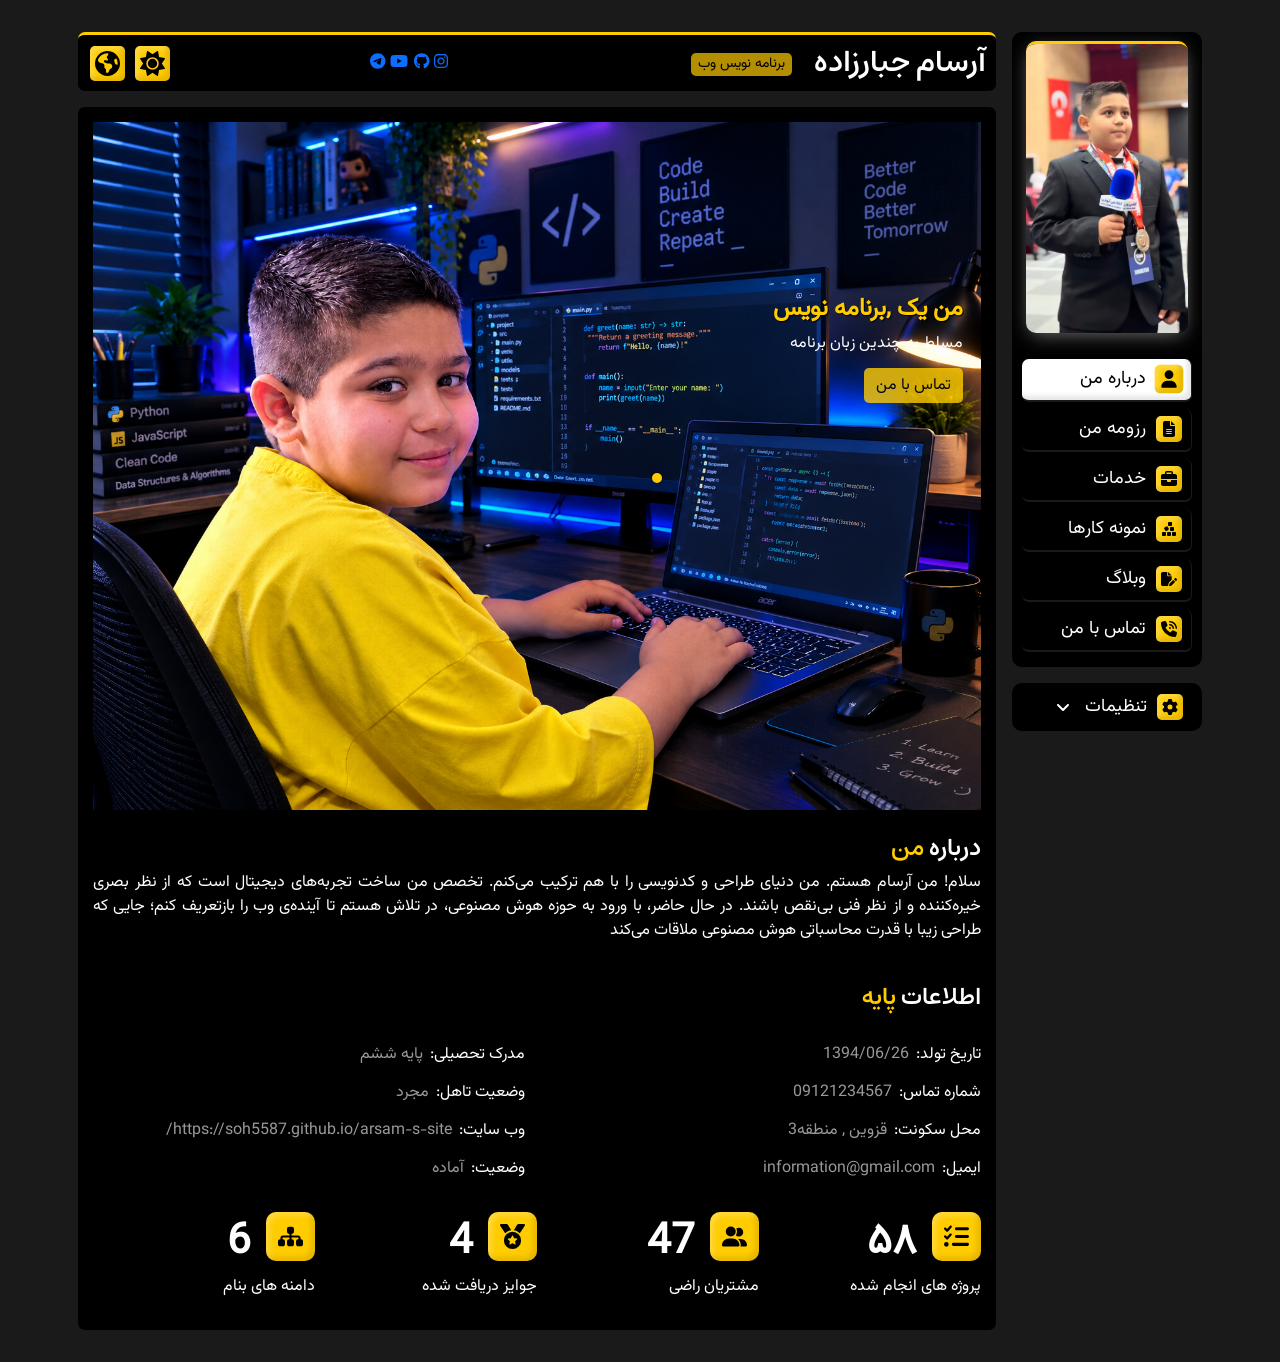
==== commit 4c285f0f: "blog123456" ====
--- a/index.html
+++ b/index.html
@@ -1400,44 +1400,35 @@
                         <div class="col-12 col-md blog-div mb-3 m-md-2">
                             <div class="div-content">
                                 <a href="blog.html"> <img src="photo/blog/blog-1.jpg" class="mw-100" alt="blog"> </a>
-                                <span class="date"> ۲۸ آذر </span>
                                 <div>
                                     <a href="blog.html">
-                                        <h3> سئو چیست؟ </h3>
+                                        <h3>داستان من</h3>
                                     </a>
-                                    <p> لورم ایپسوم متن ساختگی با تولید سادگی نامفهوم از صنعت چاپ و با استفاده از طراحان
-                                        گرافیک است. </p>
-                                    <span> بدون دیدگاه </span>
+                                    <p>از اولین خط کد تا مدال های بین المللی برای اطلاعات بیشتر رو عکس کلیک کنید</p>
                                 </div>
                             </div>
                         </div>
 
                         <div class="col-12 col-md blog-div mb-3 m-md-2">
                             <div class="div-content">
-                                <a href="blog.html"> <img src="photo/blog/AI.PNG" class="mw-100" alt="blog"> </a>
-                                <span class="date"> ۲۸ آذر </span>
+                                <a href="blog2.html"> <img src="photo/blog/AI.PNG" class="mw-100" alt="blog"> </a>
                                 <div>
                                     <a href="blog.html">
-                                        <h3> انواع هوش مصنوعی </h3>
+                                        <h3>پشت صحنه طلای جهانی</h3>
                                     </a>
-                                    <p> لورم ایپسوم متن ساختگی با تولید سادگی نامفهوم از صنعت چاپ و با استفاده از طراحان
-                                        گرافیک است. </p>
-                                    <span> بدون دیدگاه </span>
+                                    <p>چگونه چالش‌های فنی پروژه SkyGate را حل کردیم؟ برای اطلاعات بیشتر رو عکس کلیک کنید</p>
                                 </div>
                             </div>
                         </div>
 
                         <div class="col-12 col-md blog-div mb-3 m-md-2">
                             <div class="div-content">
-                                <a href="blog.html"> <img src="photo/blog/programing.jpg" class="mw-100" alt="blog"> </a>
-                                <span class="date"> ۲۸ آذر </span>
+                                <a href="blog3.html"> <img src="photo/blog/AI.PNG" class="mw-100" alt="blog"> </a>
                                 <div>
-                                    <a href="blog.html">
-                                        <h3>انواع زبان های برنامه نویسی</h3>
+                                    <a href="blog3.html">
+                                        <h3>چرا هوش مصنوعی تنها یک ابزار نیست</h3>
                                     </a>
-                                    <p> لورم ایپسوم متن ساختگی با تولید سادگی نامفهوم از صنعت چاپ و با استفاده از طراحان
-                                        گرافیک است. </p>
-                                    <span> بدون دیدگاه </span>
+                                    <p>نگاه من به آینده‌ای که در حال ساختش هستیم برای اطلاعات بیشتر رو عکس کلیک کنید</p>
                                 </div>
                             </div>
                         </div>
@@ -1445,48 +1436,39 @@
                     </div>
 
                     <div class="row mw-100 m-auto">
+
+                        <div class="col-12 col-md blog-div mb-3 m-md-2">
+                            <div class="div-content">
+                                <a href="blog4.html"> <img src="photo/blog/blog-2.jpg" class="mw-100" alt="blog"> </a>
+                                <div>
+                                    <a href="blog4.html">
+                                        <h3>از VS Code تا GitHub</h3>
+                                    </a>
+                                    <p>۵ ابزاری که سرعت و کیفیت توسعه من را چند برابر کرد!برای اطلاعات بیشتر روی عکس کلیک کنید</p>
+                                </div>
+                            </div>
+                        </div>
+
+                        <div class="col-12 col-md blog-div mb-3 m-md-2">
+                            <div class="div-content">
+                                <a href="blog5.html"> <img src="photo/blog/blog-2.jpg" class="mw-100" alt="blog"> </a>
+                                <div>
+                                    <a href="blog5.html">
+                                        <h3>درس‌هایی که کدهای خراب به من دادند</h3>
+                                    </a>
+                                    <p>وقتی پروژه‌ها اجرا نمی‌شدند چه کردم؟برای اطلاعات بیشتر روی عکس کلیک کنید</p>
+                                </div>
+                            </div>
+                        </div>
 
                         <div class="col-12 col-md blog-div mb-3 m-md-2">
                             <div class="div-content">
                                 <a href="blog.html"> <img src="photo/blog/blog-2.jpg" class="mw-100" alt="blog"> </a>
-                                <span class="date"> ۲۸ آذر </span>
                                 <div>
                                     <a href="blog.html">
-                                        <h3> همه چیز درباره بازاریابی محتوا </h3>
+                                        <h3>قدم بعدی من چیست؟</h3>
                                     </a>
-                                    <p> لورم ایپسوم متن ساختگی با تولید سادگی نامفهوم از صنعت چاپ و با استفاده از طراحان
-                                        گرافیک است. </p>
-                                    <span> بدون دیدگاه </span>
-                                </div>
-                            </div>
-                        </div>
-
-                        <div class="col-12 col-md blog-div mb-3 m-md-2">
-                            <div class="div-content">
-                                <a href="blog.html"> <img src="photo/blog/blog-2.jpg" class="mw-100" alt="blog"> </a>
-                                <span class="date"> ۲۸ آذر </span>
-                                <div>
-                                    <a href="blog.html">
-                                        <h3> معرفی ابزارک های فتوشاپ </h3>
-                                    </a>
-                                    <p> لورم ایپسوم متن ساختگی با تولید سادگی نامفهوم از صنعت چاپ و با استفاده از طراحان
-                                        گرافیک است. </p>
-                                    <span> بدون دیدگاه </span>
-                                </div>
-                            </div>
-                        </div>
-
-                        <div class="col-12 col-md blog-div mb-3 m-md-2">
-                            <div class="div-content">
-                                <a href="blog.html"> <img src="photo/blog/blog-2.jpg" class="mw-100" alt="blog"> </a>
-                                <span class="date"> ۲۸ آذر </span>
-                                <div>
-                                    <a href="blog.html">
-                                        <h3> آموزش نصب کورل </h3>
-                                    </a>
-                                    <p> لورم ایپسوم متن ساختگی با تولید سادگی نامفهوم از صنعت چاپ و با استفاده از طراحان
-                                        گرافیک است. </p>
-                                    <span> بدون دیدگاه </span>
+                                    <p> نقشه راه و اهداف من برای مسابقات هوش مصنوعی سال آینده!برای اطلاعات بیشتر روی عکس کلیک کنید</p>
                                 </div>
                             </div>
                         </div>
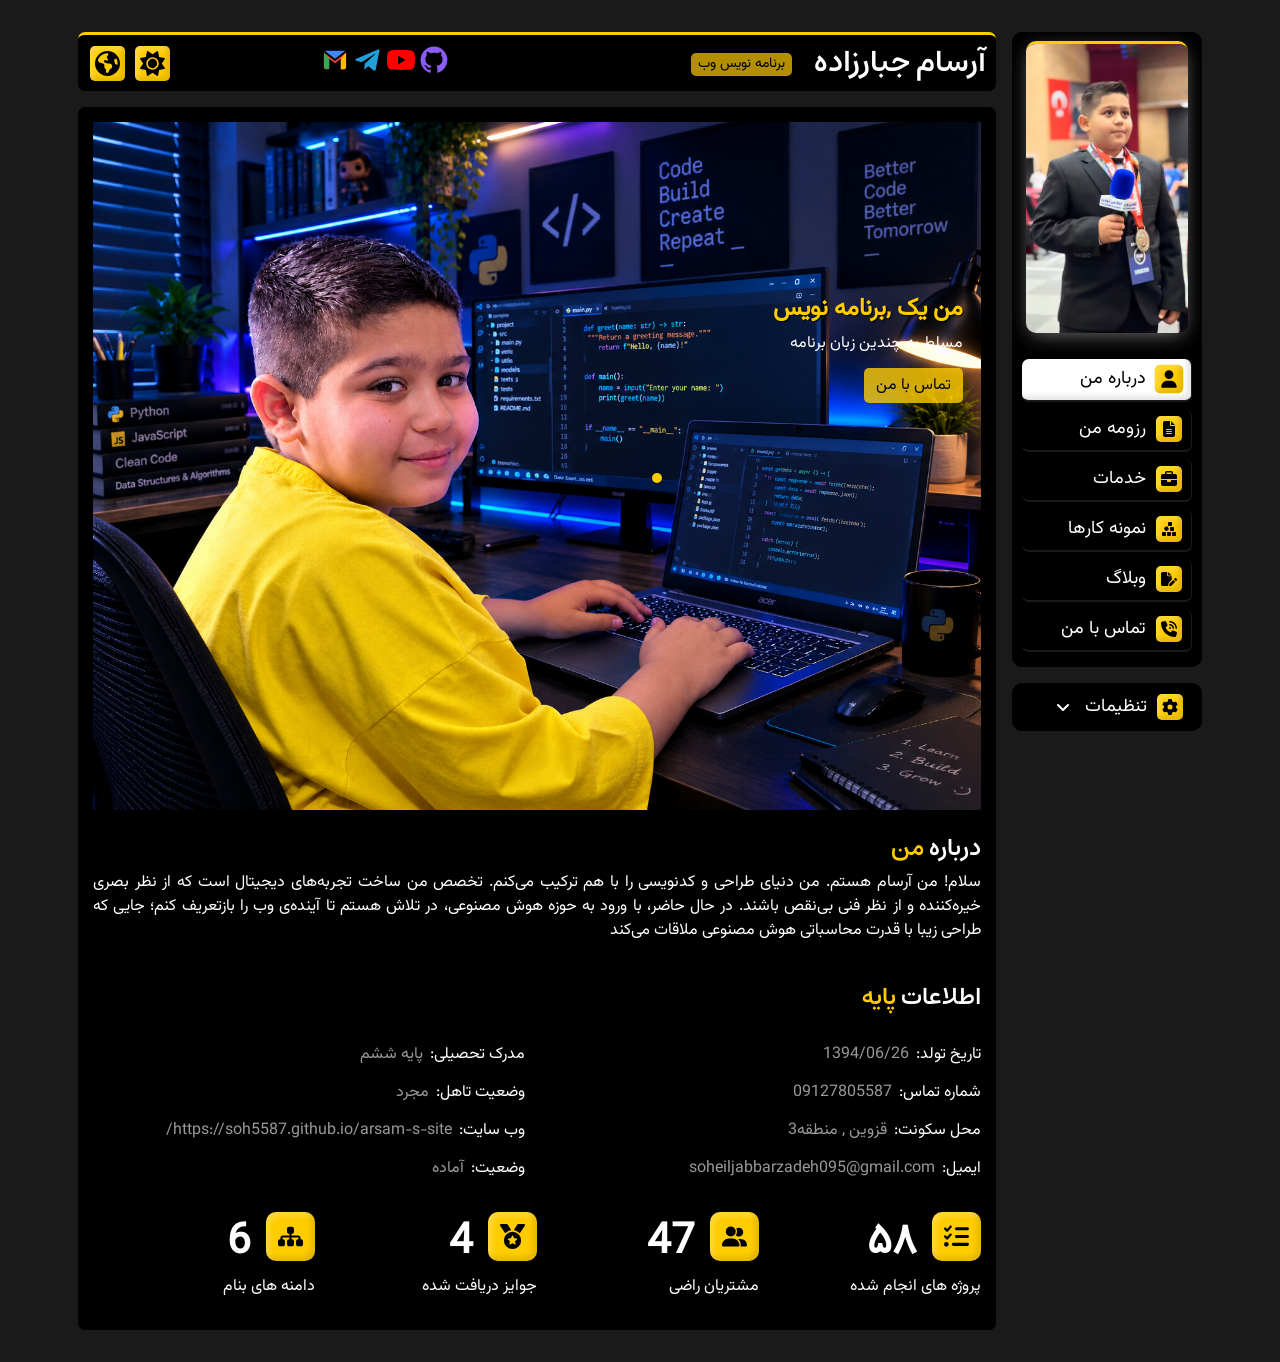
==== commit ba60aaac: "hhhh" ====
--- a/index.html
+++ b/index.html
@@ -19,7 +19,6 @@
     <link href="photo/icon/favicon.png" rel="icon">
     <!--swiper css-->
     <link href="Swiperjs/swiper-bundle.min.css" rel="stylesheet">
-
 
 
 </head>
@@ -241,10 +240,88 @@
                         <div class="col-12 col-lg-5 network">
                             <div class="row">
                                 <div class="col-7">
-<a href="#"><i class="fa-brands fa-instagram"></i></a>
-<a href="#"><i class="fa-brands fa-github"></i></a>
-<a href="#"><i class="fa-brands fa-youtube"></i></a>
-<a href="#"><i class="fa-brands fa-telegram"></i></a>
+<a href="https://github.com/soh5587/" class="github-icon" aria-label="GitHub">
+  <svg viewBox="0 0 24 24" width="28" height="28">
+    <path fill="#8B5CF6" d="M12 .5C5.65.5.5 5.65.5 12c0 5.08 3.29 9.39 7.86 10.91.58.11.79-.25.79-.56v-2.16c-3.2.69-3.87-1.54-3.87-1.54-.53-1.33-1.28-1.68-1.28-1.68-1.04-.71.08-.7.08-.7 1.15.08 1.76 1.18 1.76 1.18 1.02 1.75 2.68 1.25 3.33.96.1-.74.4-1.25.73-1.54-2.55-.29-5.23-1.28-5.23-5.69 0-1.26.45-2.29 1.18-3.1-.12-.29-.51-1.47.11-3.06 0 0 .96-.31 3.15 1.18A10.9 10.9 0 0 1 12 5.88c.97 0 1.94.13 2.85.38 2.19-1.49 3.15-1.18 3.15-1.18.62 1.59.23 2.77.11 3.06.73.81 1.18 1.84 1.18 3.1 0 4.42-2.69 5.39-5.25 5.67.41.36.78 1.08.78 2.18v3.23c0 .31.21.67.8.56A11.51 11.51 0 0 0 23.5 12C23.5 5.65 18.35.5 12 .5Z"/>
+  </svg>
+</a>
+
+<style>
+.github-icon {
+  display: inline-flex;
+  align-items: center;
+  justify-content: center;
+}
+
+.github-icon svg {
+  display: block;
+  width: 28px;
+  height: 28px;
+}
+</style>
+<a href="https://youtube.com/@soheiljabbarzadeh?si=rM2dpFj6rLp91yjl" class="youtube-icon" aria-label="YouTube">
+  <svg viewBox="0 0 24 24" width="28" height="28">
+    <path fill="#FF0000" d="M23.5 6.2a3.02 3.02 0 0 0-2.12-2.14C19.5 3.5 12 3.5 12 3.5s-7.5 0-9.38.56A3.02 3.02 0 0 0 .5 6.2 31.3 31.3 0 0 0 0 12a31.3 31.3 0 0 0 .5 5.8 3.02 3.02 0 0 0 2.12 2.14c1.88.56 9.38.56 9.38.56s7.5 0 9.38-.56a3.02 3.02 0 0 0 2.12-2.14A31.3 31.3 0 0 0 24 12a31.3 31.3 0 0 0-.5-5.8ZM9.6 15.75v-7.5l6.3 3.75-6.3 3.75Z"/>
+  </svg>
+</a>
+
+<style>
+.youtube-icon {
+  display: inline-flex;
+  align-items: center;
+  justify-content: center;
+}
+
+.youtube-icon svg {
+  display: block;
+  width: 28px;
+  height: 28px;
+}
+</style>
+<a href="https://t.me/Soheilasf" class="telegram-icon" aria-label="Telegram">
+  <svg viewBox="0 0 24 24" width="28" height="28">
+    <path
+      fill="#229ED9"
+      d="M21.9 3.4 18.7 20c-.24 1.17-.86 1.46-1.74.91l-4.8-3.54-2.32 2.23c-.26.26-.48.48-.98.48l.35-4.9 8.92-8.05c.39-.35-.09-.55-.6-.2L6.5 13.95l-4.72-1.48c-1.03-.32-1.05-1.03.22-1.5L20.45 3.02c.85-.31 1.6.2 1.45.38Z"
+    />
+  </svg>
+</a>
+
+<style>
+.telegram-icon {
+  display: inline-flex;
+  align-items: center;
+  justify-content: center;
+}
+
+.telegram-icon svg {
+  display: block;
+  width: 28px;
+  height: 28px;
+}
+</style>
+<a href="soheiljabbarzadeh095@gmail.com" class="gmail-icon" aria-label="Gmail">
+  <svg viewBox="0 0 24 24" width="28" height="28">
+    <path fill="#EA4335" d="M12 12.86 2.5 5.5V18c0 1.1.9 2 2 2h2.5v-9.05L12 14.86l5-3.91V20h2.5c1.1 0 2-.9 2-2V5.5L12 12.86Z"/>
+    <path fill="#4285F4" d="M4.5 4h15c.42 0 .8.13 1.11.35L12 10.86 3.39 4.35C3.7 4.13 4.08 4 4.5 4Z"/>
+    <path fill="#34A853" d="M2.5 5.5v12c0 1.1.9 2 2 2H7v-9.05L2.5 5.5Z"/>
+    <path fill="#FBBC04" d="M17 10.95V20h2.5c1.1 0 2-.9 2-2V5.5L17 10.95Z"/>
+  </svg>
+</a>
+
+<style>
+.gmail-icon {
+  display: inline-flex;
+  align-items: center;
+  justify-content: center;
+}
+
+.gmail-icon svg {
+  display: block;
+  width: 28px;
+  height: 28px;
+}
+</style>
 
                                 </div>
                                 <div class="col-5 div-resume-link Rtl-Ltr">
@@ -305,13 +382,13 @@
                                             تاریخ تولد: <span> 1394/06/26 </span>
                                         </li>
                                         <li>
-                                            شماره تماس: <span> 09121234567 </span>
+                                            شماره تماس: <span> 09127805587 </span>
                                         </li>
                                         <li>
                                             محل سکونت: <span> قزوین , منطقه3</span>
                                         </li>
                                         <li>
-                                            ایمیل: <span> information@gmail.com </span>
+                                            ایمیل: <span> soheiljabbarzadeh095@gmail.com </span>
                                         </li>
                                     </ul>
                                 </div>
@@ -1399,7 +1476,7 @@
 
                         <div class="col-12 col-md blog-div mb-3 m-md-2">
                             <div class="div-content">
-                                <a href="blog.html"> <img src="photo/blog/blog-1.jpg" class="mw-100" alt="blog"> </a>
+                                <a href="blog.html"> <img src="photo/bg-image.png" class="mw-100" alt="blog"> </a>
                                 <div>
                                     <a href="blog.html">
                                         <h3>داستان من</h3>
@@ -1411,7 +1488,7 @@
 
                         <div class="col-12 col-md blog-div mb-3 m-md-2">
                             <div class="div-content">
-                                <a href="blog2.html"> <img src="photo/blog/AI.PNG" class="mw-100" alt="blog"> </a>
+                                <a href="blog2.html"> <img src="photo/progect/sky gate.png" class="mw-100" alt="blog"> </a>
                                 <div>
                                     <a href="blog.html">
                                         <h3>پشت صحنه طلای جهانی</h3>
@@ -1439,7 +1516,7 @@
 
                         <div class="col-12 col-md blog-div mb-3 m-md-2">
                             <div class="div-content">
-                                <a href="blog4.html"> <img src="photo/blog/blog-2.jpg" class="mw-100" alt="blog"> </a>
+                                <a href="blog4.html"> <img src="photo/vscode.jpg" class="mw-100" alt="blog"> </a>
                                 <div>
                                     <a href="blog4.html">
                                         <h3>از VS Code تا GitHub</h3>
@@ -1451,7 +1528,7 @@
 
                         <div class="col-12 col-md blog-div mb-3 m-md-2">
                             <div class="div-content">
-                                <a href="blog5.html"> <img src="photo/blog/blog-2.jpg" class="mw-100" alt="blog"> </a>
+                                <a href="blog5.html"> <img src="photo/debog.jpg" class="mw-100" alt="blog"> </a>
                                 <div>
                                     <a href="blog5.html">
                                         <h3>درس‌هایی که کدهای خراب به من دادند</h3>
@@ -1463,9 +1540,9 @@
 
                         <div class="col-12 col-md blog-div mb-3 m-md-2">
                             <div class="div-content">
-                                <a href="blog.html"> <img src="photo/blog/blog-2.jpg" class="mw-100" alt="blog"> </a>
+                                <a href="blog6.html"> <img src="photo/لل.jpg" class="mw-100" alt="blog"> </a>
                                 <div>
-                                    <a href="blog.html">
+                                    <a href="blog6.html">
                                         <h3>قدم بعدی من چیست؟</h3>
                                     </a>
                                     <p> نقشه راه و اهداف من برای مسابقات هوش مصنوعی سال آینده!برای اطلاعات بیشتر روی عکس کلیک کنید</p>
@@ -1494,13 +1571,13 @@
                         <div class="col-12 col-md-6 mt-2 div-call-list">
                             <ul>
                                 <li>
-                                    شماره تماس: <span> 09121234567 </span>
+                                    شماره تماس: <span> 09127805587 </span>
                                 </li>
                                 <li>
                                     محل سکونت: <span> قزوین , منطقه3</span>
                                 </li>
                                 <li>
-                                    ایمیل: <span> information@example.com </span>
+                                    ایمیل: <span> soheiljabbarzadeh095@gmail.com </span>
                                 </li>
                                 <li>
                                     وب سایت: <span>https://soh5587.github.io/arsam-s-site/</span>
--- a/style.css
+++ b/style.css
@@ -1488,23 +1488,3 @@
     border-radius: var(--bs-dropdown-item-border-radius, 0);
 }
 
-/* مخفی کردن موس پیش‌فرض */
-html,
-body,
-* {
-    cursor: none !important;
-}
-
-/* نقطه سبز */
-.custom-cursor {
-    position: fixed;
-    width: 12px;
-    height: 12px;
-    background: #22c55e;
-    border: 3px solid #22c55e;
-    border-radius: 50%;
-    pointer-events: none;
-    z-index: 999999;
-    transform: translate(-50%, -50%);
-    box-shadow: 0 0 10px rgba(34, 197, 94, 0.5);
-}
